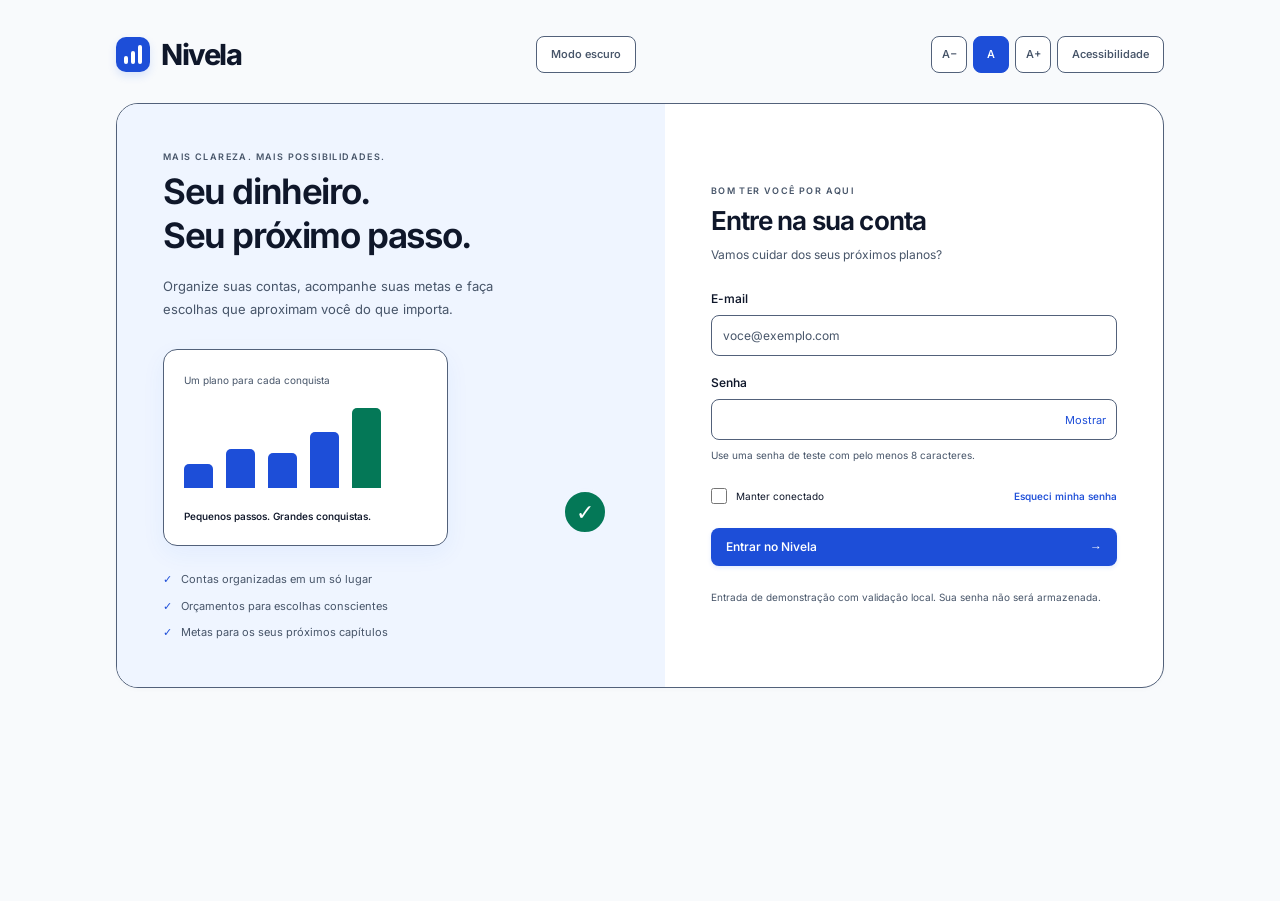
==== login.html @ 945e9e97 "adicionando painel de acessibilidade com controle de fonte" ====
<!doctype html>
<html lang="pt-BR">
  <head>
    <meta charset="utf-8">
    <meta name="viewport" content="width=device-width, initial-scale=1">
    <meta name="description" content="Entre no Nivela e organize seu dinheiro com mais clareza.">
    <meta name="theme-color" content="#F8FAFC">
    <title>Entrar — Nivela Controle Financeiro</title>
    <script src="assets/js/session.js"></script>
    <script src="assets/js/accessibility.js"></script>
    <link rel="icon" type="image/svg+xml" href="assets/favicon.svg">
    <link rel="stylesheet" href="assets/css/style.css">
    <link rel="preload" href="assets/fonts/inter-latin-variable.woff2" as="font" type="font/woff2" crossorigin>
  </head>
  <body class="login-page">
    <a class="skip-link" href="#login-content">Pular para o login</a>
    <main class="login-main" id="login-content">
      <header class="login-brand-header"><a class="brand" href="login.html" aria-label="Nivela, página de entrada"><span class="brand-mark" aria-hidden="true"><span></span><span></span><span></span></span><span>Nivela</span></a><button class="button button-secondary quick-theme" type="button" data-toggle-theme aria-pressed="false">Modo escuro</button><div class="quick-access" role="group" aria-label="Atalhos de acessibilidade"><button class="button button-secondary" type="button" data-font-step="-1" aria-label="Diminuir tamanho da fonte">A−</button><button class="button button-secondary" type="button" data-font-reset aria-label="Restaurar fonte padrão, 100 por cento" aria-pressed="true">A</button><button class="button button-secondary" type="button" data-font-step="1" aria-label="Aumentar tamanho da fonte">A+</button><button class="button button-secondary" type="button" data-open-accessibility aria-haspopup="dialog" aria-controls="accessibility-dialog" aria-expanded="false">Acessibilidade</button></div></header>
      <div class="login-shell">
        <section class="login-intro" aria-labelledby="intro-title">
          <p class="eyebrow">MAIS CLAREZA. MAIS POSSIBILIDADES.</p>
          <h2 id="intro-title">Seu dinheiro.<br>Seu próximo passo.</h2>
          <p>Organize suas contas, acompanhe suas metas e faça escolhas que aproximam você do que importa.</p>
          <div class="login-visual" aria-hidden="true"><div class="login-mini-card"><span>Um plano para cada conquista</span><div class="login-mini-bars"><i></i><i></i><i></i><i></i><i></i></div><strong>Pequenos passos. Grandes conquistas.</strong></div><span class="login-check">✓</span></div>
          <ul class="login-benefits"><li>Contas organizadas em um só lugar</li><li>Orçamentos para escolhas conscientes</li><li>Metas para os seus próximos capítulos</li></ul>
        </section>
        <section class="login-card" aria-labelledby="login-title">
          <p class="eyebrow">BOM TER VOCÊ POR AQUI</p>
          <h1 id="login-title">Entre na sua conta</h1>
          <p class="login-subtitle">Vamos cuidar dos seus próximos planos?</p>
          <form id="login-form">
            <div class="form-field"><label for="login-email">E-mail</label><input id="login-email" name="email" type="email" autocomplete="email" maxlength="150" placeholder="voce@exemplo.com" required></div>
            <div class="form-field"><label for="login-password">Senha</label><div class="password-field"><input id="login-password" name="password" type="password" autocomplete="current-password" minlength="8" maxlength="128" aria-describedby="password-help" required><button type="button" id="toggle-password" aria-label="Mostrar senha" aria-controls="login-password" aria-pressed="false">Mostrar</button></div><p class="form-help" id="password-help">Use uma senha de teste com pelo menos 8 caracteres.</p></div>
            <div class="login-options"><label class="checkbox-option"><input type="checkbox" name="remember">Manter conectado</label><a class="text-link" id="forgot-password" href="#login-feedback">Esqueci minha senha</a></div>
            <p class="login-feedback" id="login-feedback" role="status" hidden></p>
            <button class="button button-primary login-submit" type="submit">Entrar no Nivela <span aria-hidden="true">→</span></button>
          </form>
          <p class="login-disclaimer">Entrada de demonstração com validação local. Sua senha não será armazenada.</p>
        </section>
      </div>
    </main>
    <dialog class="app-dialog accessibility-dialog" id="accessibility-dialog" data-accessibility-dialog aria-labelledby="accessibility-title" aria-describedby="accessibility-description">
      <header class="dialog-header"><div><h2 id="accessibility-title">Acessibilidade</h2><p id="accessibility-description">Ajuste o Nivela para uma leitura mais confortável.</p></div><button class="dialog-close" type="button" data-close-accessibility aria-label="Fechar acessibilidade">×</button></header>
      <fieldset class="accessibility-fieldset"><legend>Tema da interface</legend><div class="accessibility-buttons"><button class="button button-secondary" type="button" data-theme-choice="light" aria-pressed="true">Modo claro</button><button class="button button-secondary" type="button" data-theme-choice="dark" aria-pressed="false">Modo escuro</button></div></fieldset>
      <fieldset class="accessibility-fieldset"><legend>Tamanho da fonte</legend><div class="accessibility-buttons"><button class="button button-secondary" type="button" data-font-step="-1" aria-label="Diminuir tamanho da fonte">A−</button><button class="button button-secondary" type="button" data-font-reset aria-label="Restaurar fonte padrão, 100 por cento" aria-pressed="true">A</button><button class="button button-secondary" type="button" data-font-step="1" aria-label="Aumentar tamanho da fonte">A+</button><output data-font-output aria-label="Tamanho atual da fonte">100%</output></div><p class="form-help">Ajuste entre 87,5% e 125%. O botão A restaura o tamanho padrão.</p></fieldset>
      <div class="contrast-control"><label class="checkbox-option"><input type="checkbox" data-high-contrast>Alto contraste</label><p class="form-help">Reforça contornos e cores para facilitar a leitura.</p></div>
      <section class="keyboard-help" aria-labelledby="keyboard-help-title"><h3 id="keyboard-help-title">Navegação pelo teclado</h3><p><kbd>Tab</kbd> percorre os controles. <kbd>Enter</kbd> ou <kbd>Espaço</kbd> ativa botões. <kbd>Esc</kbd> fecha as janelas. No carrossel, use <kbd>←</kbd> e <kbd>→</kbd> para mudar de dica.</p></section>
      <p class="accessibility-status" id="accessibility-status" role="status" aria-live="polite"></p>
      <footer class="dialog-actions"><button class="button button-secondary" type="button" data-reset-accessibility>Restaurar preferências</button><button class="button button-primary" type="button" data-close-accessibility>Concluir</button></footer>
    </dialog>
    <script src="assets/js/login.js"></script>
  </body>
</html>
---- assets/css/style.css ----
@font-face {
  font-family: "Inter";
  font-style: normal;
  font-weight: 400 800;
  font-display: swap;
  src: url("../fonts/inter-latin-variable.woff2") format("woff2");
}

:root {
  color-scheme: light;
  --bg-app: #F8FAFC;
  --bg-card: #FFFFFF;
  --bg-muted: #F1F5F9;
  --text-primary: #0F172A;
  --text-secondary: #475569;
  --success: #047857;
  --danger: #B91C1C;
  --warning: #92400E;
  --brand: #1D4ED8;
  --brand-hover: #1E40AF;
  --border: #52617A;
  --brand-light: #EFF5FF;
  --bg-green: #EAF9F1;
  --bg-red: #FEF0EF;
  --bg-yellow: #FFF6E5;
  --bg-purple: #F1EDFE;
  --success-text: var(--success);
  --danger-text: var(--danger);
  --warning-text: var(--warning);
  --purple: #6D28D9;
  --chart-neutral: #475569;
  --bar-muted: #52617A;
  --on-accent: #FFFFFF;
  --focus-ring: #0F172A;
  --radius: 1.125rem;
  --shadow-card: 0 0.125rem 0.3125rem rgb(15 23 42 / 2%);
}

*,
*::before,
*::after {
  box-sizing: border-box;
}

html {
  scroll-behavior: smooth;
  scroll-padding-top: 1.5rem;
}

body {
  margin: 0;
  background: var(--bg-app);
  color: var(--text-primary);
  font-family: "Inter", -apple-system, BlinkMacSystemFont, "Segoe UI", sans-serif;
  font-size: 0.8125rem;
  line-height: 1.5;
  -webkit-font-smoothing: antialiased;
}

a {
  color: inherit;
  text-decoration: none;
}

button,
summary {
  font: inherit;
}

h1,
h2,
h3,
p,
figure,
dl,
dd {
  margin: 0;
}

ul {
  margin: 0;
  padding: 0;
  list-style: none;
}

:focus-visible {
  outline: 0.1875rem solid var(--brand);
  outline-offset: 0.25rem;
}

.skip-link {
  position: fixed;
  top: 0.75rem;
  left: 0.75rem;
  z-index: 10;
  padding: 0.75rem 1.25rem;
  transform: translateY(-180%);
  border-radius: 0.5rem;
  background: var(--text-primary);
  color: var(--on-accent);
}

.skip-link:focus {
  transform: translateY(0);
}

.sr-only {
  position: absolute;
  width: 0.0625rem;
  height: 0.0625rem;
  padding: 0;
  overflow: hidden;
  clip-path: inset(50%);
  var(--on-accent)-space: nowrap;
}

.icon-library {
  position: absolute;
  width: 0;
  height: 0;
  overflow: hidden;
}

.icon {
  display: inline-block;
  width: 1.25rem;
  height: 1.25rem;
  flex-shrink: 0;
  fill: none;
  stroke: currentColor;
  stroke-width: 1.7;
  stroke-linecap: round;
  stroke-linejoin: round;
  vertical-align: middle;
}

.icon-small {
  width: 1rem;
  height: 1rem;
}

.app-layout {
  display: grid;
  grid-template-columns: 14.5rem minmax(0, 1fr);
  min-height: 100vh;
}

.sidebar {
  position: sticky;
  top: 0;
  display: flex;
  height: 100dvh;
  min-height: 0;
  overflow-y: auto;
  flex-direction: column;
  padding: 2.0625rem 1.125rem 0;
  border-right: 0.0625rem solid var(--border);
  background: var(--bg-card);
}

.brand {
  display: flex;
  align-items: center;
  gap: 0.6875rem;
  width: fit-content;
  margin: 0 0.875rem 2rem;
  color: var(--text-primary);
  font-size: 1.8125rem;
  font-weight: 750;
  letter-spacing: -0.09375rem;
  line-height: 1;
}

.brand-period {
  color: var(--brand);
}

.brand-mark {
  display: flex;
  width: 2.125rem;
  height: 2.1875rem;
  align-items: flex-end;
  justify-content: center;
  gap: 0.1875rem;
  padding: 0.5rem;
  border-radius: 0.625rem;
  background: var(--brand);
  box-shadow: 0 0.25rem 0.5rem rgb(37 99 235 / 15%);
}

.brand-mark span {
  width: 0.25rem;
  border-radius: 0.125rem;
  background: var(--on-accent);
}

.brand-mark span:nth-child(1) { height: 0.5rem; }
.brand-mark span:nth-child(2) { height: 0.8125rem; }
.brand-mark span:nth-child(3) { height: 1.1875rem; }

.workspace-label {
  display: flex;
  align-items: center;
  gap: 0.5625rem;
  margin-bottom: 2rem;
  padding: 0.75rem 0.625rem;
  border: 0.0625rem solid var(--border);
  border-radius: 0.6875rem;
  font-size: 0.6875rem;
  font-weight: 600;
}

.workspace-label small {
  display: block;
  margin-top: 0.125rem;
  color: var(--text-secondary);
  font-size: 0.5625rem;
  font-weight: 400;
}

.workspace-symbol {
  display: grid;
  width: 1.875rem;
  height: 1.9375rem;
  flex-shrink: 0;
  place-items: center;
  border-radius: 0.4375rem;
  background: var(--brand-light);
  color: var(--brand);
  font-size: 0.9375rem;
}

.workspace-label > .icon {
  width: 0.75rem;
  margin-left: auto;
  color: var(--text-secondary);
}

.nav-label {
  margin: 0 0.75rem 0.8125rem;
  color: var(--text-secondary);
  font-size: 0.5625rem;
  font-weight: 600;
  letter-spacing: 0.078125rem;
}

.nav-label-secondary {
  margin-top: 1.875rem;
}

.main-nav li + li {
  margin-top: 0.375rem;
}

.nav-link {
  display: flex;
  min-height: 2.6875rem;
  align-items: center;
  gap: 0.6875rem;
  padding: 0.6875rem 0.75rem;
  border-radius: 0.5625rem;
  color: var(--text-secondary);
  font-size: 0.6875rem;
  font-weight: 500;
  transition: background-color 160ms ease, color 160ms ease;
}

.nav-link:hover {
  background: var(--brand-light);
  color: var(--brand);
}

.nav-link.active {
  background: var(--brand);
  color: var(--on-accent);
  font-weight: 600;
  box-shadow: 0 0.1875rem 0.3125rem rgb(37 99 235 / 12%);
}

.nav-link .icon {
  width: 1.125rem;
  height: 1.125rem;
}

.active-dot {
  width: 0.3125rem;
  height: 0.3125rem;
  margin-left: auto;
  border-radius: 50%;
  background: var(--on-accent);
}

.nav-count {
  margin-left: auto;
  padding: 0.0625rem 0.375rem;
  border-radius: 0.3125rem;
  background: var(--bg-muted);
  color: var(--text-secondary);
  font-size: 0.5625rem;
}

.sidebar-bottom {
  margin-top: auto;
  padding-top: 2.25rem;
}

.sidebar-tip {
  padding: 1.0625rem 0.9375rem;
  border: 0.0625rem solid var(--border);
  border-radius: 0.75rem;
  background: var(--brand-light);
}

.tip-icon {
  display: inline-grid;
  width: 1.8125rem;
  height: 1.8125rem;
  place-items: center;
  margin-bottom: 0.625rem;
  border-radius: 0.5rem;
  background: var(--brand-light);
  color: var(--brand);
}

.sidebar-tip p {
  margin-bottom: 0.4375rem;
  font-size: 0.75rem;
  font-weight: 650;
  line-height: 1.6;
}

.sidebar-tip > span:not(.tip-icon) {
  color: var(--text-secondary);
  font-size: 0.625rem;
  line-height: 1.7;
}

.sidebar-tip a {
  display: flex;
  align-items: center;
  justify-content: space-between;
  gap: 0.25rem;
  margin-top: 0.9375rem;
  color: var(--brand);
  font-size: 0.5625rem;
  font-weight: 600;
}

.user-profile {
  display: flex;
  align-items: center;
  gap: 0.625rem;
  margin-top: 1.375rem;
  padding: 1.25rem 0.4375rem;
  border-top: 0.0625rem solid var(--border);
}

.avatar {
  display: grid;
  width: 2.1875rem;
  height: 2.1875rem;
  flex-shrink: 0;
  place-items: center;
  border: 0.1875rem solid var(--border);
  border-radius: 50%;
  background: var(--brand-light);
  color: var(--brand);
  font-size: 0.625rem;
  font-weight: 700;
}

.user-profile strong {
  font-size: 0.6875rem;
  font-weight: 600;
}

.user-profile div > span {
  display: block;
  margin-top: 0.125rem;
  color: var(--text-secondary);
  font-size: 0.5625rem;
}

.profile-lock {
  width: 0.8125rem;
  margin-left: auto;
  color: var(--text-secondary);
}

main {
  width: 100%;
  max-width: 100rem;
  min-width: 0;
  margin-inline: auto;
  padding: 1.6875rem 2rem 1.375rem;
}

.topbar,
.topbar-right,
.page-header,
.header-actions,
.month-label {
  display: flex;
  align-items: center;
}

.topbar {
  justify-content: space-between;
  margin-bottom: 2rem;
  color: var(--text-secondary);
  font-size: 0.625rem;
}

.topbar > p {
  display: flex;
  gap: 0.75rem;
}

.topbar strong {
  color: var(--text-secondary);
  font-weight: 500;
}

.topbar-right {
  gap: 1.1875rem;
}

.notifications {
  position: relative;
}

.icon-button {
  position: relative;
  display: grid;
  width: 2.125rem;
  height: 2.125rem;
  place-items: center;
  border: 0.0625rem solid var(--border);
  border-radius: 0.5625rem;
  background: var(--bg-card);
  color: var(--text-secondary);
  cursor: pointer;
  list-style: none;
}

summary::-webkit-details-marker {
  display: none;
}

.icon-button .icon {
  width: 1.0625rem;
  height: 1.0625rem;
}

.notification-dot {
  position: absolute;
  top: 0.4375rem;
  right: 0.5rem;
  width: 0.3125rem;
  height: 0.3125rem;
  border: 0.0625rem solid var(--on-accent);
  border-radius: 50%;
  background: var(--brand);
}

.notification-panel {
  position: absolute;
  top: 2.75rem;
  right: 0;
  z-index: 5;
  width: 17.5rem;
  padding: 1.125rem;
  border: 0.0625rem solid var(--border);
  border-radius: 0.75rem;
  background: var(--bg-card);
  box-shadow: 0 0.5rem 1.5625rem rgb(15 23 42 / 9%);
  color: var(--text-secondary);
  font-size: 0.75rem;
}

.notification-panel > strong {
  display: block;
  margin-bottom: 0.875rem;
  color: var(--text-primary);
  font-size: 0.875rem;
}

.notification-panel p {
  margin-bottom: 0.75rem;
}

.page-header {
  align-items: flex-end;
  justify-content: space-between;
  gap: 1.25rem;
  margin-bottom: 1.6875rem;
}

.eyebrow {
  margin-bottom: 0.4375rem;
  color: var(--text-secondary);
  font-size: 0.5625rem;
  font-weight: 600;
  letter-spacing: 0.0875rem;
}

h1 {
  font-size: clamp(1.5625rem, 2.2vw, 2rem);
  font-weight: 650;
  letter-spacing: -0.075rem;
  line-height: 1.3;
}

.heading-dot {
  color: var(--brand);
}

.page-subtitle {
  margin-top: 0.4375rem;
  color: var(--text-secondary);
  font-size: 0.6875rem;
}

.header-actions {
  flex-shrink: 0;
  gap: 0.625rem;
  padding-bottom: 0.1875rem;
}

.month-label {
  min-height: 2.4375rem;
  gap: 0.5625rem;
  padding: 0 0.8125rem;
  border: 0.0625rem solid var(--border);
  border-radius: 0.5rem;
  background: var(--bg-card);
  color: var(--text-secondary);
  font-size: 0.625rem;
  font-weight: 500;
}

.month-label .icon {
  width: 1rem;
  height: 1rem;
  color: var(--text-secondary);
}

.button {
  display: inline-flex;
  min-height: 2.4375rem;
  align-items: center;
  justify-content: center;
  gap: 0.625rem;
  padding: 0.5625rem 0.875rem;
  border: 0.0625rem solid transparent;
  border-radius: 0.5rem;
  font-size: 0.625rem;
  font-weight: 550;
  transition: background-color 160ms ease;
}

.button-primary {
  background: var(--brand);
  color: var(--on-accent);
  box-shadow: 0 0.125rem 0.25rem rgb(37 99 235 / 12%);
}

.button-primary:hover {
  background: var(--brand);
}

.text-link {
  display: inline-flex;
  align-items: center;
  gap: 0.4375rem;
  color: var(--brand);
  font-size: 0.625rem;
  font-weight: 550;
}

.text-link:hover {
  text-decoration: underline;
  text-underline-offset: 0.25rem;
}

.dashboard-grid {
  display: grid;
  grid-template-columns: repeat(12, minmax(0, 1fr));
  gap: 1.25rem;
}

.card {
  min-width: 0;
  padding: 1.4375rem;
  border: 0.0625rem solid var(--border);
  border-radius: var(--radius);
  background: var(--bg-card);
  box-shadow: var(--shadow-card);
}

.summary-card,
.goals-card,
.transactions-card {
  grid-column: span 12;
}

.analytics-card,
.budget-card {
  grid-column: span 8;
}

.bills-card {
  grid-column: span 4;
  grid-row: span 2;
}

.card-header,
.card-heading,
.card-title-group {
  display: flex;
  align-items: center;
}

.card-header {
  justify-content: space-between;
  gap: 0.75rem;
  margin-bottom: 1.5625rem;
}

.card-heading { gap: 0.75rem; }
.card-title-group { gap: 0.625rem; min-width: 0; }

h2 {
  font-size: 0.8125rem;
  font-weight: 650;
  letter-spacing: -0.015625rem;
}

h3 {
  font-size: 0.6875rem;
  font-weight: 600;
  letter-spacing: -0.0125rem;
}

.card-subtitle {
  margin-top: 0.1875rem;
  color: var(--text-secondary);
  font-size: 0.5625rem;
}

.section-icon,
.stat-icon,
.item-icon {
  display: inline-grid;
  width: 2.0625rem;
  height: 2.0625rem;
  flex-shrink: 0;
  place-items: center;
  border-radius: 0.5625rem;
}

.section-icon .icon,
.stat-icon .icon,
.item-icon .icon {
  width: 1.0625rem;
  height: 1.0625rem;
}

.tone-blue { background: var(--brand-light); color: var(--brand); }
.tone-green { background: var(--bg-green); color: var(--success); }
.tone-red { background: var(--bg-red); color: var(--danger); }
.tone-purple { background: var(--bg-purple); color: var(--purple); }
.tone-yellow { background: var(--bg-yellow); color: var(--warning); }
.tone-slate { background: var(--bg-muted); color: var(--text-secondary); }

.period-note {
  padding-left: 0.75rem;
  border-left: 0.0625rem solid var(--border);
  color: var(--text-secondary);
  font-size: 0.5625rem;
}

.badge {
  display: inline-flex;
  align-items: center;
  justify-content: center;
  gap: 0.3125rem;
  width: fit-content;
  padding: 0.25rem 0.5rem;
  border-radius: 0.3125rem;
  font-size: 0.5625rem;
  font-weight: 550;
  line-height: 1.4;
  var(--on-accent)-space: nowrap;
}

.badge-success { background: var(--bg-green); color: var(--success-text); }
.badge-danger { background: var(--bg-red); color: var(--danger-text); }
.badge-warning { background: var(--bg-yellow); color: var(--warning-text); }
.badge-neutral { background: var(--bg-muted); color: var(--text-secondary); }

.status-dot {
  width: 0.25rem;
  height: 0.25rem;
  border-radius: 50%;
  background: currentColor;
}

.summary-card { padding-bottom: 0; }
.summary-header { margin-bottom: 1.375rem; }

.summary-stats {
  display: grid;
  grid-template-columns: repeat(4, minmax(0, 1fr));
  padding-bottom: 1.5625rem;
}

.stat {
  min-width: 0;
  padding-inline: 1.4375rem;
  border-left: 0.0625rem solid var(--border);
}

.stat:first-child { padding-left: 0; border: 0; }
.stat:last-child { padding-right: 0; }

.stat dt {
  display: flex;
  align-items: center;
  gap: 0.5625rem;
  margin-bottom: 0.6875rem;
  color: var(--text-secondary);
  font-size: 0.625rem;
  font-weight: 500;
}

.stat-icon { width: 1.8125rem; height: 1.8125rem; border-radius: 0.5rem; }
.stat-icon .icon { width: 0.9375rem; height: 0.9375rem; }

.stat dd:not(.stat-note) {
  font-size: clamp(1.375rem, 1.9vw, 1.9375rem);
  font-weight: 650;
  letter-spacing: -0.0625rem;
  line-height: 1.4;
  font-variant-numeric: tabular-nums;
  var(--on-accent)-space: nowrap;
}

.stat dd:not(.stat-note) > span {
  font-size: 0.72em;
  letter-spacing: -0.03125rem;
}

.stat-balance dd:not(.stat-note) { color: var(--brand); }

.stat-note {
  display: flex;
  align-items: center;
  flex-wrap: wrap;
  gap: 0.3125rem;
  margin-top: 0.5rem;
  color: var(--text-secondary);
  font-size: 0.5625rem;
}

.positive { color: var(--success-text); }
.negative { color: var(--danger-text); }
.stat-note > .positive { display: inline-flex; align-items: center; gap: 0.1875rem; font-weight: 550; }
.stat-note .icon { width: 0.75rem; height: 0.75rem; }
.stat-note-dot { width: 0.25rem; height: 0.25rem; border-radius: 50%; background: var(--success); }

.summary-insight {
  display: flex;
  align-items: center;
  justify-content: space-between;
  flex-wrap: wrap;
  gap: 0.625rem;
  padding-block: 0.8125rem;
  border-top: 0.0625rem solid var(--border);
}

.summary-insight p { display: flex; align-items: center; flex-wrap: wrap; gap: 0.3125rem; color: var(--text-secondary); font-size: 0.5625rem; }
.summary-insight p > .icon { margin-right: 0.1875rem; color: var(--success-text); }
.summary-insight strong { color: var(--text-secondary); font-weight: 550; }
.summary-insight .text-link { font-size: 0.5625rem; }

.subtle-tag {
  flex-shrink: 0;
  padding: 0.25rem 0.5rem;
  border: 0.0625rem solid var(--border);
  border-radius: 0.3125rem;
  color: var(--text-secondary);
  font-size: 0.5625rem;
}

.charts-grid { display: grid; grid-template-columns: 1fr 1fr; gap: 1.375rem; }
.charts-grid figure { min-width: 0; }
.charts-grid figcaption p { margin-top: 0.25rem; color: var(--text-secondary); font-size: 0.5625rem; }
.balance-figure { padding-left: 1.375rem; border-left: 0.0625rem solid var(--border); }
.category-visual { display: flex; align-items: center; gap: 1.1875rem; min-height: 11.125rem; padding-block: 1.25rem; }

.donut {
  position: relative;
  display: grid;
  width: 8rem;
  height: 8rem;
  flex-shrink: 0;
  place-items: center;
  border-radius: 50%;
  background: conic-gradient(var(--brand) 0% 39.4%, var(--bg-card) 39.4% 40%, var(--success) 40% 64.4%, var(--bg-card) 64.4% 65%, var(--warning) 65% 79.4%, var(--bg-card) 79.4% 80%, var(--purple) 80% 89.4%, var(--bg-card) 89.4% 90%, var(--chart-neutral) 90% 99.4%, var(--bg-card) 99.4% 100%);
  transform: rotate(-90deg);
}

.donut::before { position: absolute; inset: 1.25rem; border-radius: 50%; background: var(--bg-card); content: ""; }
.donut-center { position: relative; text-align: center; transform: rotate(90deg); }
.donut-center > span { display: block; margin-bottom: 0.25rem; color: var(--text-secondary); font-size: 0.4375rem; }
.donut-center strong { display: block; font-size: 0.875rem; font-weight: 650; letter-spacing: -0.0375rem; }
.donut-center small { font-size: 0.625rem; }
.chart-legend { display: grid; width: 100%; min-width: 0; gap: 0.8125rem; font-size: 0.5625rem; }
.chart-legend li { display: flex; align-items: center; gap: 0.375rem; var(--on-accent)-space: nowrap; }
.chart-legend li > span:not(.legend-dot) { color: var(--text-secondary); }
.chart-legend strong { margin-left: auto; font-size: 0.5625rem; font-weight: 550; }
.legend-dot { display: inline-block; width: 0.375rem; height: 0.375rem; flex-shrink: 0; border-radius: 0.125rem; }
.dot-blue { background: var(--brand); }
.dot-green { background: var(--success); }
.dot-yellow { background: var(--warning); }
.dot-purple { background: var(--purple); }
.dot-slate { background: var(--chart-neutral); }
.figure-footnote { display: flex; align-items: center; gap: 0.3125rem; color: var(--text-secondary); font-size: 0.5rem; }

.bar-chart { display: flex; gap: 0.5625rem; height: 9.0625rem; margin-top: 1.3125rem; margin-bottom: 2rem; }
.chart-scale { display: flex; width: 1.625rem; flex-shrink: 0; flex-direction: column; justify-content: space-between; color: var(--text-secondary); font-size: 0.4375rem; line-height: 1; }
.bar-plot { display: grid; width: 100%; grid-template-columns: repeat(6, minmax(0, 1fr)); gap: 0.6875rem; border-bottom: 0.0625rem solid var(--border); background: repeating-linear-gradient(to top, transparent 0 calc(100% / 3 - 0.0625rem), var(--border) calc(100% / 3 - 0.0625rem) calc(100% / 3)); }
.bar-column { position: relative; display: flex; min-width: 0; height: 100%; align-items: center; flex-direction: column; justify-content: flex-end; }
.bar { width: 100%; max-width: 1.8125rem; flex-shrink: 0; border-radius: 0.25rem 0.25rem 0 0; background: var(--bar-muted); }
.bar-jun { height: 48%; }
.bar-jul { height: 54%; }
.bar-aug { height: 49.6667%; }
.bar-sep { height: 62.8%; }
.bar-oct { height: 62%; }
.bar-nov { height: 83.206%; background: var(--brand); }
.bar-label { position: absolute; bottom: -1.375rem; color: var(--text-secondary); font-size: 0.5rem; }
.bar-label.current-month { color: var(--brand); font-weight: 600; }
.bar-value { margin-bottom: 0.3125rem; color: var(--brand); font-size: 0.4375rem; font-weight: 600; var(--on-accent)-space: nowrap; }
.balance-footnote { margin-top: 0.5625rem; }
.balance-footnote .positive { display: inline-flex; align-items: center; gap: 0.1875rem; font-weight: 550; }
.balance-footnote .icon { width: 0.6875rem; height: 0.6875rem; }

.bills-card { display: flex; flex-direction: column; }
.bills-card .card-header { margin-bottom: 1.375rem; }
.bill-overview { display: flex; align-items: center; justify-content: space-between; gap: 0.625rem; margin-bottom: 1.25rem; }
.bill-overview > div > span { display: block; margin-bottom: 0.25rem; color: var(--text-secondary); font-size: 0.625rem; }
.bill-overview strong { display: block; font-size: 1.75rem; font-weight: 650; letter-spacing: -0.0625rem; }
.bill-overview strong > span { font-size: 1.25rem; }
.bill-overview > .badge { align-self: flex-end; margin-bottom: 0.375rem; }
.due-days { display: grid; grid-template-columns: repeat(5, minmax(0, 1fr)); gap: 0.375rem; margin-bottom: 1.4375rem; }
.due-day { display: flex; min-height: 3.5rem; align-items: center; flex-direction: column; justify-content: center; gap: 0; border: 0.0625rem solid var(--border); border-radius: 0.5625rem; color: var(--text-secondary); transition: border-color 160ms ease; }
.due-day:hover { border-color: var(--brand); }
.due-day strong { color: var(--text-secondary); font-size: 0.875rem; font-weight: 600; line-height: 1.4; }
.due-day > span { font-size: 0.5rem; }
.due-day i { width: 0.1875rem; height: 0.1875rem; margin-top: 0.25rem; border-radius: 50%; background: var(--text-secondary); }
.due-today { border-color: var(--brand); background: var(--brand); color: var(--on-accent); box-shadow: 0 0.1875rem 0.3125rem rgb(37 99 235 / 12%); }
.due-today strong { color: var(--on-accent); }
.due-today i { background: var(--on-accent); }
.list-label { display: flex; align-items: center; justify-content: space-between; gap: 0.625rem; margin-bottom: 0.1875rem; }
.list-label h3 { font-size: 0.625rem; }
.list-label > span { color: var(--text-secondary); font-size: 0.5625rem; }
.bill-list li { display: flex; align-items: center; gap: 0.5625rem; padding-block: 0.8125rem; border-bottom: 0.0625rem solid var(--border); }
.bill-list li:target { background: var(--brand-light); border-radius: 0.375rem; outline: 0.125rem solid var(--border); outline-offset: 0.25rem; }
.bill-list .item-icon { width: 1.9375rem; height: 2.0625rem; border-radius: 0.5rem; }
.bill-list .item-icon .icon { width: 1rem; height: 1rem; }
.bill-description { min-width: 0; }
.bill-description > strong { display: block; font-size: 0.625rem; font-weight: 550; }
.bill-description > span { display: block; margin-top: 0.25rem; color: var(--text-secondary); font-size: 0.5rem; }
.bill-value { display: flex; align-items: flex-end; flex-shrink: 0; flex-direction: column; gap: 0.3125rem; margin-left: auto; }
.bill-value > strong { font-size: 0.6875rem; font-weight: 600; letter-spacing: -0.0125rem; }
.bill-value .badge { padding: 0.1875rem 0.375rem; font-size: 0.5rem; }
.bill-value .badge .icon { width: 0.625rem; height: 0.625rem; }
.receivables-label { margin-top: 1.125rem; }
.receivables-label > .positive { color: var(--success-text); font-weight: 550; }
.receivable-list li { border-bottom: 0; }
.bills-footer { justify-content: space-between; margin-top: auto; padding-top: 1.0625rem; border-top: 0.0625rem solid var(--border); font-size: 0.5625rem; }

.budget-card .card-header { margin-bottom: 1.5625rem; }
.budget-grid { display: grid; grid-template-columns: repeat(2, minmax(0, 1fr)); gap: 1.4375rem 1.875rem; }
.budget-label { display: flex; align-items: center; justify-content: space-between; gap: 0.4375rem; margin-bottom: 0.375rem; }
.budget-label h3 { display: flex; align-items: center; gap: 0.4375rem; font-size: 0.625rem; }
.budget-label > span { color: var(--text-secondary); font-size: 0.5625rem; }
.budget-label > .budget-warning { color: var(--warning-text); }
.budget-amount { margin-bottom: 0.5625rem; color: var(--text-secondary); font-size: 0.625rem; font-weight: 550; }
.budget-amount > span { color: var(--text-secondary); font-size: 0.5625rem; font-weight: 400; }
.progress-track { height: 0.375rem; overflow: hidden; border-radius: 1.25rem; background: var(--bg-muted); }
.progress-fill { height: 100%; border-radius: inherit; background: var(--brand); }
.progress-home { width: 88.75%; }
.progress-food { width: 83.1125%; background: var(--success); }
.progress-transport { width: 93.8706%; background: var(--warning); }
.progress-leisure { width: 75.9857%; background: var(--purple); }
.budget-footer { display: flex; align-items: center; gap: 0.5rem; margin-top: 1.5rem; padding-top: 0.9375rem; border-top: 0.0625rem solid var(--border); color: var(--text-secondary); font-size: 0.5625rem; }
.budget-footer-icon { color: var(--brand); }
.budget-footer strong { color: var(--text-secondary); font-weight: 600; }

.goals-card .card-header { margin-bottom: 1.1875rem; }
.goals-total { display: flex; align-items: center; gap: 0.375rem; color: var(--text-secondary); font-size: 0.5625rem; }
.goals-total .status-dot { width: 0.3125rem; height: 0.3125rem; background: var(--success); }
.goals-grid { display: grid; grid-template-columns: repeat(3, minmax(0, 1fr)); gap: 1rem; }
.goal-item { min-width: 0; padding: 1.125rem; border: 0.0625rem solid var(--border); border-radius: 0.75rem; background: var(--bg-muted); }
.goal-top { display: flex; align-items: center; justify-content: space-between; margin-bottom: 0.75rem; }
.goal-icon { display: inline-grid; width: 2.25rem; height: 2.25rem; place-items: center; border-radius: 0.625rem; }
.goal-percentage { color: var(--brand); font-size: 1.4375rem; font-weight: 600; letter-spacing: -0.0625rem; }
.goal-percentage > span { margin-left: 0.125rem; font-size: 0.75rem; font-weight: 450; }
.goal-purple { color: var(--purple); }
.goal-green { color: var(--success); }
.goal-item > h3 { font-size: 0.75rem; font-weight: 600; }
.goal-description { margin-top: 0.25rem; color: var(--text-secondary); font-size: 0.5625rem; }
.goal-amount { margin-top: 1.3125rem; margin-bottom: 0.5625rem; font-size: 0.625rem; }
.goal-amount > strong { font-weight: 600; }
.goal-amount > span { color: var(--text-secondary); font-size: 0.5625rem; }
.goal-item .progress-track { height: 0.3125rem; }
.progress-reserve { width: 68%; }
.progress-travel { width: 49%; background: var(--purple); }
.progress-laptop { width: 30%; background: var(--success); }
.goal-remaining { margin-top: 0.6875rem; color: var(--text-secondary); font-size: 0.5rem; }
.goal-remaining strong { color: var(--text-secondary); font-weight: 500; }

.transactions-card { padding-bottom: 0; }
.transactions-card .card-header { margin-bottom: 1.25rem; }
.table-scroll { overflow-x: auto; scrollbar-width: thin; }
table { width: 100%; border-spacing: 0; border-collapse: collapse; text-align: left; var(--on-accent)-space: nowrap; }
thead { background: var(--bg-app); }
thead th { padding: 0.625rem 0.75rem; color: var(--text-secondary); font-size: 0.5625rem; font-weight: 500; }
thead th:first-child { border-radius: 0.375rem 0 0 0.375rem; }
thead th:last-child { border-radius: 0 0.375rem 0.375rem 0; }
tbody th, tbody td { padding: 0.75rem; border-bottom: 0.0625rem solid var(--border); font-size: 0.625rem; font-weight: 400; }
tbody tr:last-child th, tbody tr:last-child td { border-bottom: 0; }
tbody td:not(.amount-column) { color: var(--text-secondary); }
.transaction-description { display: flex; align-items: center; gap: 0.625rem; font-size: 0.625rem; font-weight: 550; }
.transaction-description .item-icon { width: 1.9375rem; height: 2rem; border-radius: 0.5rem; }
.transaction-description .item-icon .icon { width: 0.9375rem; height: 0.9375rem; }
.transaction-description small { display: block; margin-top: 0.1875rem; color: var(--text-secondary); font-size: 0.5rem; font-weight: 400; }
.category-tag { padding: 0.25rem 0.5rem; border: 0.0625rem solid var(--border); border-radius: 0.3125rem; background: var(--bg-app); color: var(--text-secondary); font-size: 0.5625rem; }
.amount-column { text-align: right; }
tbody .amount-column { font-size: 0.6875rem; font-weight: 550; font-variant-numeric: tabular-nums; }
.expense-amount { color: var(--text-secondary); }
.account-dot { display: inline-block; width: 0.375rem; height: 0.375rem; margin-right: 0.375rem; border-radius: 0.125rem; vertical-align: 0.0625rem; }
.account-purple { background: var(--purple); }
.account-orange { background: var(--warning); }
.account-blue { background: var(--brand); }
.table-note { display: flex; align-items: center; gap: 0.375rem; padding-block: 0.9375rem; border-top: 0.0625rem solid var(--border); color: var(--text-secondary); font-size: 0.5rem; }
.table-note .icon { width: 0.75rem; height: 0.75rem; }

.support-panel { margin-top: 1.25rem; border: 0.0625rem solid var(--border); border-radius: 0.625rem; background: var(--bg-card); }
.support-panel > summary { display: flex; min-height: 2.875rem; align-items: center; justify-content: space-between; gap: 0.75rem; padding: 0.75rem 1.0625rem; color: var(--text-secondary); font-size: 0.625rem; cursor: pointer; list-style: none; }
.support-panel > summary > span { display: flex; align-items: center; gap: 0.5rem; }
.support-panel[open] > summary > .icon { transform: rotate(180deg); }
.support-panel > div { padding: 0 1.25rem 1.25rem; color: var(--text-secondary); font-size: 0.75rem; }
.support-panel h2 { margin-top: 0.625rem; margin-bottom: 0.5625rem; color: var(--text-primary); }
.support-panel p { max-width: 48.75rem; margin-top: 0.4375rem; line-height: 1.8; }
.page-footer { display: flex; align-items: center; justify-content: space-between; gap: 0.9375rem; padding-top: 1.5625rem; color: var(--text-secondary); font-size: 0.5rem; }
.page-footer p { display: flex; align-items: center; gap: 0.75rem; }
.page-footer strong { color: var(--text-secondary); font-size: 0.875rem; font-weight: 650; letter-spacing: -0.04375rem; }
.page-footer > span > span { padding-inline: 0.25rem; }

@media (min-width: 1151px) and (max-width: 1350px) {
  .category-visual { gap: 0.75rem; }
  .donut { width: 6.75rem; height: 6.75rem; }
  .donut::before { inset: 1.0625rem; }
  .donut-center strong { font-size: 0.75rem; }
  .donut-center > span { font-size: 0.375rem; }
  .chart-legend, .chart-legend strong { font-size: 0.5rem; }
  .charts-grid { gap: 0.9375rem; }
  .balance-figure { padding-left: 0.9375rem; }
  .bar-plot { gap: 0.4375rem; }
}

@media (max-width: 1150px) {
  .app-layout { grid-template-columns: 13.25rem minmax(0, 1fr); }
  .sidebar { padding-inline: 0.75rem; }
  main { padding-inline: 1.5rem; }
  .page-header { align-items: flex-start; flex-direction: column; }
  .analytics-card { grid-column: span 12; }
  .bills-card { grid-column: span 5; grid-row: auto; }
  .budget-card { grid-column: span 7; }
  .stat { padding-inline: 0.9375rem; }
  .stat dd:not(.stat-note) { font-size: 1.5rem; }
}

@media (min-width: 761px) and (max-width: 1000px) {
  .summary-stats { grid-template-columns: repeat(2, minmax(0, 1fr)); row-gap: 1.5625rem; }
  .stat:nth-child(3) { padding-left: 0; border-left: 0; }
  .stat:nth-child(2) { padding-right: 0; }
  .charts-grid { grid-template-columns: minmax(0, 1fr); }
  .balance-figure { padding: 1.4375rem 0 0; border: 0; border-top: 0.0625rem solid var(--border); }
  .category-visual { justify-content: space-around; gap: 1.875rem; }
  .chart-legend { max-width: 13.75rem; }
  .bills-card, .budget-card { grid-column: span 12; }
  .goals-grid { grid-template-columns: minmax(0, 1fr); }
  .goals-total { display: none; }
  .table-scroll { margin-inline: -0.3125rem; }
}

@media (max-width: 760px) {
  .app-layout { grid-template-columns: minmax(0, 1fr); }
  .sidebar { position: static; height: auto; min-height: 0; padding: 1.1875rem 1.25rem 0; border-right: 0; border-bottom: 0.0625rem solid var(--border); }
  .brand { margin: 0 0 1.125rem; font-size: 1.5625rem; }
  .brand-mark { width: 1.875rem; height: 1.9375rem; }
  .workspace-label, .nav-label, .sidebar-tip { display: none; }
  .main-nav { display: flex; gap: 0.375rem; overflow-x: auto; padding: 0.25rem 0.1875rem 0.875rem; scrollbar-width: thin; }
  .main-nav ul { display: flex; gap: 0.375rem; }
  .main-nav li + li { margin: 0; }
  .nav-link { min-height: 2.3125rem; gap: 0.4375rem; padding: 0.5625rem 0.6875rem; var(--on-accent)-space: nowrap; }
  .nav-link .icon { width: 0.9375rem; height: 0.9375rem; }
  .active-dot, .nav-count { display: none; }
  .sidebar-bottom { position: absolute; top: 0.5625rem; right: 1.25rem; margin: 0; padding: 0; }
  .user-profile { margin: 0; padding: 0.625rem 0; border: 0; }
  .profile-lock { display: none; }
  main { padding: 1.25rem; }
  .topbar { margin-bottom: 1.625rem; }
  .today { display: none; }
  .page-header { gap: 1.25rem; margin-bottom: 1.4375rem; }
  .header-actions { flex-wrap: wrap; }
  .dashboard-grid { gap: 1rem; }
  .card { padding: 1.25rem; }
  .bills-card, .budget-card { grid-column: span 12; }
  .summary-stats { grid-template-columns: repeat(2, minmax(0, 1fr)); row-gap: 1.5rem; }
  .stat:nth-child(3) { padding-left: 0; border-left: 0; }
  .stat:nth-child(2) { padding-right: 0; }
  .stat dd:not(.stat-note) { font-size: clamp(1.3125rem, 5vw, 1.8125rem); }
  .period-note { display: none; }
  .summary-insight { padding-block: 0.875rem; }
  .summary-insight p { line-height: 1.8; }
  .charts-grid { grid-template-columns: minmax(0, 1fr); gap: 1.5625rem; }
  .balance-figure { padding: 1.4375rem 0 0; border: 0; border-top: 0.0625rem solid var(--border); }
  .category-visual { justify-content: space-around; gap: 1.5625rem; padding-inline: 0.375rem; }
  .donut { width: 8.875rem; height: 8.875rem; }
  .donut::before { inset: 1.4375rem; }
  .donut-center strong { font-size: 0.9375rem; }
  .chart-legend { max-width: 11.25rem; gap: 0.9375rem; font-size: 0.6875rem; }
  .chart-legend strong { font-size: 0.625rem; }
  .bar-chart { height: 10.3125rem; margin-top: 1.5rem; }
  .chart-scale { font-size: 0.5rem; }
  .bar-plot { gap: 1.125rem; }
  .bar { max-width: 2.3125rem; }
  .bar-label { font-size: 0.5625rem; }
  .bar-value { font-size: 0.5625rem; }
  .budget-grid { gap: 1.5rem 1.375rem; }
  .goals-total { display: none; }
  .goals-grid { grid-template-columns: minmax(0, 1fr); gap: 0.75rem; }
  .goal-item { padding: 1.1875rem; }
  .goal-top { margin-bottom: 0.6875rem; }
  .goal-amount { margin-top: 1rem; }
  .goal-remaining { font-size: 0.5625rem; }
  .goal-description { font-size: 0.625rem; }
  .bills-card .bill-description > strong { font-size: 0.75rem; }
  .bill-description > span { font-size: 0.5625rem; }
  .bill-value > strong { font-size: 0.75rem; }
  .bill-value .badge { font-size: 0.5625rem; }
  .bill-list li { padding-block: 1rem; }
  .due-days { gap: 0.5rem; }
  .card-subtitle { font-size: 0.625rem; }
  .page-footer { align-items: flex-start; flex-direction: column; gap: 0.625rem; padding-bottom: 0.5rem; }
  .page-footer > span { font-size: 0.5625rem; }
  .transactions-card .card-title-group > .section-icon { display: none; }
  .transactions-card .subtle-tag { padding-inline: 0.375rem; font-size: 0.5rem; }
  .support-panel > summary { line-height: 1.6; }
}

@media (max-width: 380px) {
  .user-profile div { display: none; }
  main { padding-inline: 0.875rem; }
  .card { padding: 1rem; }
  .category-visual { gap: 0.9375rem; padding-inline: 0; }
  .donut { width: 7.75rem; height: 7.75rem; }
  .donut::before { inset: 1.25rem; }
  .donut-center strong { font-size: 0.8125rem; }
  .chart-legend { font-size: 0.5625rem; }
  .budget-grid { grid-template-columns: minmax(0, 1fr); }
  .page-subtitle { font-size: 0.625rem; }
  .stat { padding-inline: 0.625rem; }
  .stat dt { gap: 0.375rem; font-size: 0.5625rem; }
  .stat-note { gap: 0.25rem; font-size: 0.5rem; }
  .stat dd:not(.stat-note) { font-size: 1.25rem; }
  .subtle-tag { font-size: 0.5rem; }
  .analytics-card .subtle-tag, .budget-card .subtle-tag { display: none; }
}

[hidden] { display: none !important; }

.due-days { grid-template-columns: repeat(6, minmax(0, 1fr)); }
.due-day { padding: 0.3125rem 0.125rem; background: var(--bg-card); font: inherit; cursor: pointer; transition: background-color 180ms ease, color 180ms ease, border-color 180ms ease; }
.due-day[data-due-date="all"] strong { font-size: 0.625rem; }
.due-day.is-active { border-color: var(--brand); background: var(--brand); color: var(--on-accent); }
.due-day.is-active strong { color: var(--on-accent); }
.due-day.is-active i { background: var(--on-accent); }
.empty-state { padding: 1.375rem 0.5rem; color: var(--text-secondary); text-align: center; font-size: 0.6875rem; }

.transaction-toolbar { display: flex; align-items: center; justify-content: space-between; flex-wrap: wrap; gap: 0.75rem; margin-bottom: 1rem; }
.filter-tabs { display: inline-flex; gap: 0.1875rem; padding: 0.1875rem; border: 0.0625rem solid var(--border); border-radius: 0.5rem; background: var(--bg-app); }
.filter-tab { min-height: 1.875rem; padding: 0.375rem 0.75rem; border: 0; border-radius: 0.3125rem; background: transparent; color: var(--text-secondary); font: inherit; font-size: 0.625rem; cursor: pointer; transition: background-color 180ms ease, color 180ms ease, box-shadow 180ms ease; }
.filter-tab:hover { background: var(--brand-light); color: var(--brand); }
.filter-tab.is-active { background: var(--brand); color: var(--on-accent); box-shadow: 0 0.125rem 0.25rem rgb(37 99 235 / 12%); }
.search-field { display: block; width: min(100%, 16.25rem); }
.search-field input { width: 100%; min-height: 2.25rem; padding: 0.5rem 0.75rem; border: 0.0625rem solid var(--border); border-radius: 0.5rem; background: var(--bg-card); color: var(--text-primary); font: inherit; font-size: 0.6875rem; }
.search-field input::placeholder { color: var(--text-secondary); }
td.empty-state { padding: 1.75rem 0.75rem; text-align: center; var(--on-accent)-space: normal; }

@media (max-width: 480px) {
  .search-field { width: 100%; }
}

.button { cursor: pointer; font-family: inherit; }
.button-secondary { border-color: var(--border); background: var(--bg-card); color: var(--text-secondary); }
.button-secondary:hover { background: var(--brand-light); border-color: var(--border); }
.action-feedback { margin-bottom: 1.125rem; padding: 0.75rem 1rem; border: 0.0625rem solid var(--border); border-radius: 0.5625rem; background: var(--bg-green); color: var(--success-text); font-size: 0.75rem; }
.app-dialog { width: min(32.5rem, calc(100% - 2rem)); max-height: calc(100dvh - 2rem); margin: auto; padding: 1.5625rem; overflow-y: auto; border: 0.0625rem solid var(--border); border-radius: var(--radius); background: var(--bg-card); color: var(--text-primary); font-family: inherit; box-shadow: 0 1.5rem 4.375rem rgb(15 23 42 / 20%); }
.app-dialog::backdrop { background: rgb(15 23 42 / 42%); backdrop-filter: blur(0.1875rem); }
.dialog-header { display: flex; align-items: flex-start; justify-content: space-between; gap: 1rem; margin-bottom: 1.375rem; }
.dialog-header h2 { font-size: 1.25rem; letter-spacing: -0.0375rem; }
.dialog-header p { margin-top: 0.3125rem; color: var(--text-secondary); font-size: 0.6875rem; }
.dialog-close { display: grid; width: 2rem; height: 2rem; flex-shrink: 0; place-items: center; border: 0.0625rem solid var(--border); border-radius: 0.5rem; background: var(--bg-card); color: var(--text-secondary); font-size: 1.4375rem; cursor: pointer; }
.dialog-close:hover { background: var(--bg-app); color: var(--text-primary); }
.transaction-types { margin: 0 0 1.125rem; padding: 0; border: 0; }
.transaction-types legend, .form-field label { display: block; margin-bottom: 0.4375rem; font-size: 0.75rem; font-weight: 550; }
.type-options { display: grid; grid-template-columns: repeat(3, minmax(0, 1fr)); gap: 0.5rem; }
.type-option { position: relative; cursor: pointer; }
.type-option input { position: absolute; width: 0.0625rem; height: 0.0625rem; opacity: 0; }
.type-option span { display: block; padding: 0.625rem 0.25rem; border: 0.0625rem solid var(--border); border-radius: 0.5rem; color: var(--text-secondary); text-align: center; font-size: 0.75rem; transition: background-color 180ms ease, border-color 180ms ease, color 180ms ease; }
.type-option input:checked + span { border-color: var(--brand); background: var(--brand-light); color: var(--brand); }
.type-option input:focus-visible + span { outline: 0.1875rem solid var(--brand); outline-offset: 0.1875rem; }
.form-grid { display: grid; grid-template-columns: repeat(2, minmax(0, 1fr)); gap: 1rem; }
.field-full { grid-column: 1 / -1; }
.form-field { min-width: 0; }
.form-field input, .form-field select, .form-field textarea { display: block; width: 100%; min-height: 2.5625rem; padding: 0.625rem 0.6875rem; border: 0.0625rem solid var(--border); border-radius: 0.5rem; background: var(--bg-card); color: var(--text-primary); font: inherit; font-size: 0.75rem; }
.form-field textarea { min-height: 7.1875rem; resize: vertical; }
.form-field input::placeholder, .form-field textarea::placeholder { color: var(--text-secondary); }
.transaction-options { display: grid; gap: 0.75rem; margin-top: 1.25rem; }
.checkbox-option { display: flex; align-items: center; gap: 0.5625rem; font-size: 0.75rem; cursor: pointer; }
.checkbox-option input { width: 1rem; height: 1rem; margin: 0; accent-color: var(--brand); }
.checkbox-option:has(input:disabled) { color: var(--text-secondary); cursor: default; }
.form-help { color: var(--text-secondary); font-size: 0.625rem; line-height: 1.7; }
.form-error { margin-top: 1rem; padding: 0.625rem; border-radius: 0.4375rem; background: var(--bg-red); color: var(--danger-text); font-size: 0.6875rem; }
.dialog-actions { display: flex; justify-content: flex-end; flex-wrap: wrap; gap: 0.5625rem; margin-top: 1.4375rem; padding-top: 1.125rem; border-top: 0.0625rem solid var(--border); }
.dialog-actions .button { min-height: 2.5rem; font-size: 0.75rem; }

@media (max-width: 480px) {
  .app-dialog { padding: 1.25rem; }
  .form-grid { grid-template-columns: minmax(0, 1fr); }
  .type-option span { font-size: 0.6875rem; }
}

.stat-balance dd.negative:not(.stat-note) { color: var(--danger-text); }
.stat.long-value dd:not(.stat-note) { font-size: clamp(0.78125rem, 1.45vw, 1.375rem); letter-spacing: -0.03125rem; }
.budget-label { flex-wrap: wrap; }
.progress-fill { transition: width 260ms ease, background-color 180ms ease; }
.budget-label > span { padding: 0.125rem 0.3125rem; border-radius: 0.3125rem; transition: background-color 180ms ease, color 180ms ease; }
.budget-item[data-budget-status="warning"] .progress-fill,
.budget-item[data-budget-status="warning"] .budget-label > span { background: var(--warning); }
.budget-item[data-budget-status="danger"] .progress-fill,
.budget-item[data-budget-status="danger"] .budget-label > span { background: var(--danger); }
.budget-item[data-budget-status="warning"] .budget-label > span,
.budget-item[data-budget-status="danger"] .budget-label > span { color: var(--text-primary); }

.modal-open { overflow: hidden; }
.app-dialog[open] { animation: dialog-enter 180ms ease-out; }
.app-dialog[open]::backdrop { animation: backdrop-enter 180ms ease-out; }
.dialog-close, .button { transition: background-color 180ms ease, color 180ms ease, border-color 180ms ease, box-shadow 180ms ease; }
.button:active { box-shadow: none; }
.support-button { margin-top: 0.875rem; }
.support-note { margin-top: 1.125rem; }
.support-confirmation { padding: 0.9375rem 0; text-align: center; }
.support-confirmation > .section-icon { width: 2.625rem; height: 2.625rem; margin-bottom: 0.9375rem; }
.support-confirmation h3 { margin-bottom: 0.625rem; font-size: 1.0625rem; }
.support-confirmation p { margin-bottom: 1.5rem; color: var(--text-secondary); font-size: 0.75rem; line-height: 1.8; }
.support-confirmation .button { font-size: 0.75rem; }

@keyframes dialog-enter {
  from { opacity: 0; transform: translateY(0.625rem); }
  to { opacity: 1; transform: translateY(0); }
}

@keyframes backdrop-enter {
  from { opacity: 0; }
  to { opacity: 1; }
}

.profile-logout { flex-shrink: 0; margin-left: auto; }
.login-main { width: 100%; max-width: 70rem; min-height: 100vh; padding: 2.25rem; }
.login-brand-header { margin-bottom: 1.875rem; }
.login-brand-header .brand { margin: 0; }
.login-shell { display: grid; grid-template-columns: 1.1fr 1fr; min-height: 35rem; overflow: hidden; border: 0.0625rem solid var(--border); border-radius: 1.375rem; background: var(--bg-card); box-shadow: var(--shadow-card); }
.login-intro { display: flex; flex-direction: column; justify-content: center; padding: 2.875rem; background: var(--brand-light); }
.login-intro h2 { margin-bottom: 1.0625rem; font-size: 2.1875rem; font-weight: 650; letter-spacing: -0.0875rem; line-height: 1.25; }
.login-intro > p:not(.eyebrow) { max-width: 21.25rem; color: var(--text-secondary); font-size: 0.8125rem; line-height: 1.8; }
.login-visual { position: relative; padding: 1.75rem 1.25rem 1.5625rem 0; }
.login-mini-card { max-width: 17.8125rem; padding: 1.25rem; border: 0.0625rem solid var(--border); border-radius: 0.875rem; background: var(--bg-card); box-shadow: 0 0.5rem 1.5rem rgb(37 99 235 / 6%); }
.login-mini-card > span { color: var(--text-secondary); font-size: 0.625rem; }
.login-mini-card strong { font-size: 0.625rem; font-weight: 550; }
.login-mini-bars { display: flex; height: 5rem; align-items: flex-end; gap: 0.8125rem; margin: 1.125rem 0; }
.login-mini-bars i { width: 1.8125rem; border-radius: 0.3125rem 0.3125rem 0 0; background: var(--brand); }
.login-mini-bars i:nth-child(1) { height: 30%; }
.login-mini-bars i:nth-child(2) { height: 48%; }
.login-mini-bars i:nth-child(3) { height: 43%; }
.login-mini-bars i:nth-child(4) { height: 70%; }
.login-mini-bars i:nth-child(5) { height: 100%; background: var(--success); }
.login-check { position: absolute; right: 0.625rem; bottom: 2.1875rem; display: grid; width: 3rem; height: 3rem; place-items: center; border: 0.25rem solid var(--brand-light); border-radius: 50%; background: var(--success); color: var(--on-accent); font-size: 1.375rem; }
.login-benefits { display: grid; gap: 0.625rem; color: var(--text-secondary); font-size: 0.6875rem; }
.login-benefits li::before { margin-right: 0.5625rem; color: var(--brand); content: "✓"; }
.login-card { display: flex; flex-direction: column; justify-content: center; padding: 2.875rem; }
.login-card h1 { font-size: 1.625rem; letter-spacing: -0.05rem; }
.login-subtitle { margin: 0.5rem 0 1.625rem; color: var(--text-secondary); font-size: 0.75rem; }
.login-card form { display: grid; gap: 1.125rem; }
.password-field { position: relative; }
.password-field input { padding-right: 4.875rem; }
.password-field button { position: absolute; top: 0.125rem; right: 0.125rem; bottom: 0.125rem; padding-inline: 0.5625rem; border: 0; border-radius: 0.375rem; background: var(--bg-card); color: var(--brand); font: inherit; font-size: 0.6875rem; cursor: pointer; }
.login-card .form-help { margin-top: 0.4375rem; }
.login-options { display: flex; align-items: center; justify-content: space-between; flex-wrap: wrap; gap: 0.75rem; }
.login-options .checkbox-option { font-size: 0.625rem; }
.login-submit { width: 100%; min-height: 2.75rem; justify-content: space-between; font-size: 0.75rem; }
.login-feedback { padding: 0.75rem; border: 0.0625rem solid var(--border); border-radius: 0.5rem; background: var(--brand-light); color: var(--text-primary); font-size: 0.6875rem; line-height: 1.8; }
.login-disclaimer { margin-top: 1.375rem; color: var(--text-secondary); font-size: 0.625rem; line-height: 1.8; }

@media (max-width: 760px) {
  .login-main { padding: 1.5rem 1.25rem; }
  .login-shell { grid-template-columns: minmax(0, 1fr); }
  .login-intro { padding: 1.75rem; }
  .login-intro h2 { font-size: 1.8125rem; }
  .login-visual, .login-benefits { display: none; }
  .login-card { padding: 1.75rem; }
}

.education-card { grid-column: span 12; }
.education-card .card-header { flex-wrap: wrap; }
.carousel-slide { display: grid; grid-template-columns: minmax(0, 0.85fr) minmax(0, 1.15fr); align-items: center; gap: 2rem; }
.carousel-slide img { display: block; width: 100%; height: auto; max-height: 16.25rem; border-radius: 0.8125rem; background: var(--brand-light); }
.education-copy > h3 { margin-top: 0.875rem; margin-bottom: 0.625rem; font-size: 1.25rem; letter-spacing: -0.0375rem; }
.education-copy > p { max-width: 29.375rem; color: var(--text-secondary); font-size: 0.75rem; line-height: 1.8; }
.education-copy > ul { display: grid; gap: 0.4375rem; margin-top: 0.9375rem; color: var(--text-secondary); font-size: 0.6875rem; }
.education-copy li::before { margin-right: 0.4375rem; color: var(--brand); content: "✓"; }
.carousel-controls { display: flex; align-items: center; justify-content: space-between; gap: 0.5rem; margin-top: 1.375rem; }
.carousel-dots { display: flex; gap: 0.25rem; }
.carousel-dot { display: grid; width: 1.875rem; height: 2rem; place-items: center; padding: 0; border: 0; border-radius: 0.375rem; background: transparent; cursor: pointer; }
.carousel-dot::before { width: 0.5rem; height: 0.5rem; border: 0.0625rem solid var(--text-secondary); border-radius: 50%; content: ""; }
.carousel-dot.is-active::before { border-color: var(--brand); background: var(--brand); }
.carousel-dot:hover { background: var(--brand-light); }
.carousel-pause:disabled { color: var(--text-secondary); cursor: default; }

@media (max-width: 760px) {
  .carousel-slide { grid-template-columns: minmax(0, 1fr); gap: 1.25rem; }
  .carousel-slide img { max-height: 13.75rem; }
  .education-copy > h3 { font-size: 1.125rem; }
}

html.dark-theme {
  color-scheme: dark;
  --bg-app: #0B1120;
  --bg-card: #172033;
  --bg-muted: #1E293B;
  --text-primary: #F8FAFC;
  --text-secondary: #CBD5E1;
  --border: #94A3B8;
  --brand: #93C5FD;
  --brand-hover: #BFDBFE;
  --brand-light: #1D2C4C;
  --bg-green: #12352C;
  --bg-red: #3F1D25;
  --bg-yellow: #3D2D11;
  --bg-purple: #2C2047;
  --success: #6EE7B7;
  --danger: #FCA5A5;
  --warning: #FCD34D;
  --purple: #C4B5FD;
  --chart-neutral: #CBD5E1;
  --bar-muted: #94A3B8;
  --on-accent: #0F172A;
  --focus-ring: #FDE047;
  --shadow-card: 0 0.125rem 0.3125rem rgb(0 0 0 / 15%);
}

html.high-contrast {
  --bg-app: #000000;
  --bg-card: #000000;
  --bg-muted: #000000;
  --text-primary: #FFFFFF;
  --text-secondary: #FFFFFF;
  --border: #FFFFFF;
  --brand: #FFFF00;
  --brand-hover: #FFFFFF;
  --brand-light: #000000;
  --bg-green: #000000;
  --bg-red: #000000;
  --bg-yellow: #000000;
  --bg-purple: #000000;
  --success: #8AFFB7;
  --danger: #FFABAB;
  --warning: #FFFF00;
  --purple: #E0C4FF;
  --chart-neutral: #FFFFFF;
  --bar-muted: #FFFFFF;
  --on-accent: #000000;
  --focus-ring: #FFFF00;
  --shadow-card: none;
}

:focus-visible { outline: 0.1875rem solid var(--focus-ring); outline-offset: 0.25rem; }
.type-option input:focus-visible + span { outline-color: var(--focus-ring); }
.button-primary:hover { background: var(--brand-hover); }
.notification-dot { border-color: var(--bg-card); }
.progress-track { box-shadow: inset 0 0 0 0.0625rem var(--border); }
.budget-item[data-budget-status="warning"] .budget-label > span,
.budget-item[data-budget-status="danger"] .budget-label > span { color: var(--on-accent); }
.quick-theme { font-size: 0.6875rem; }
.login-brand-header { display: flex; align-items: center; justify-content: space-between; flex-wrap: wrap; gap: 0.9375rem; }
.checkbox-option, .text-link, .sidebar-tip a { min-height: 1.75rem; }
button, summary, .button { min-width: 1.5rem; min-height: 1.5rem; }
.high-contrast .card, .high-contrast .app-dialog, .high-contrast .goal-item { border-width: 0.125rem; }

.quick-access { display: flex; align-items: center; flex-wrap: wrap; gap: 0.375rem; }
.quick-access [data-font-step], .quick-access [data-font-reset] { min-width: 2.25rem; padding-inline: 0.5rem; }
.quick-access .button { font-size: 0.6875rem; }
.topbar { flex-wrap: wrap; gap: 1rem; }
.topbar-right { flex-wrap: wrap; justify-content: flex-end; gap: 0.625rem; }
.nav-link[type="button"] { width: 100%; border: 0; background: transparent; text-align: left; cursor: pointer; font-family: inherit; }
.nav-link[type="button"]:hover { background: var(--brand-light); color: var(--brand); }
.sidebar > * { flex-shrink: 0; }
.accessibility-fieldset { margin: 0 0 1.25rem; padding: 0; border: 0; }
.accessibility-fieldset legend { margin-bottom: 0.625rem; font-size: 0.875rem; font-weight: 600; }
.accessibility-buttons { display: flex; align-items: center; flex-wrap: wrap; gap: 0.5rem; }
.accessibility-buttons .button { font-size: 0.8125rem; }
.accessibility-buttons .is-active, [data-font-reset][aria-pressed="true"] { border-color: var(--brand); background: var(--brand); color: var(--on-accent); }
.accessibility-buttons output { padding: 0.5rem; font-variant-numeric: tabular-nums; font-size: 0.875rem; }
.accessibility-fieldset .form-help { margin-top: 0.625rem; }
.contrast-control { padding: 1rem; border: 0.0625rem solid var(--border); border-radius: 0.625rem; }
.contrast-control .form-help { margin-top: 0.375rem; }
.keyboard-help { margin-top: 1.25rem; }
.keyboard-help h3 { margin-bottom: 0.5rem; font-size: 0.875rem; }
.keyboard-help p { color: var(--text-secondary); font-size: 0.75rem; line-height: 2; }
kbd { padding: 0.0625rem 0.3125rem; border: 0.0625rem solid var(--border); border-radius: 0.25rem; background: var(--bg-muted); color: var(--text-primary); font-family: inherit; }
.accessibility-status { margin-top: 1rem; color: var(--text-secondary); font-size: 0.75rem; line-height: 1.8; }
button:disabled { cursor: default; }

@media (max-width: 760px) {
  .topbar-right { width: 100%; justify-content: flex-start; }
}

@media (prefers-reduced-motion: reduce) {
  html {
    scroll-behavior: auto;
  }

  *, *::before, *::after {
    transition: none !important;
    animation: none !important;
  }
}
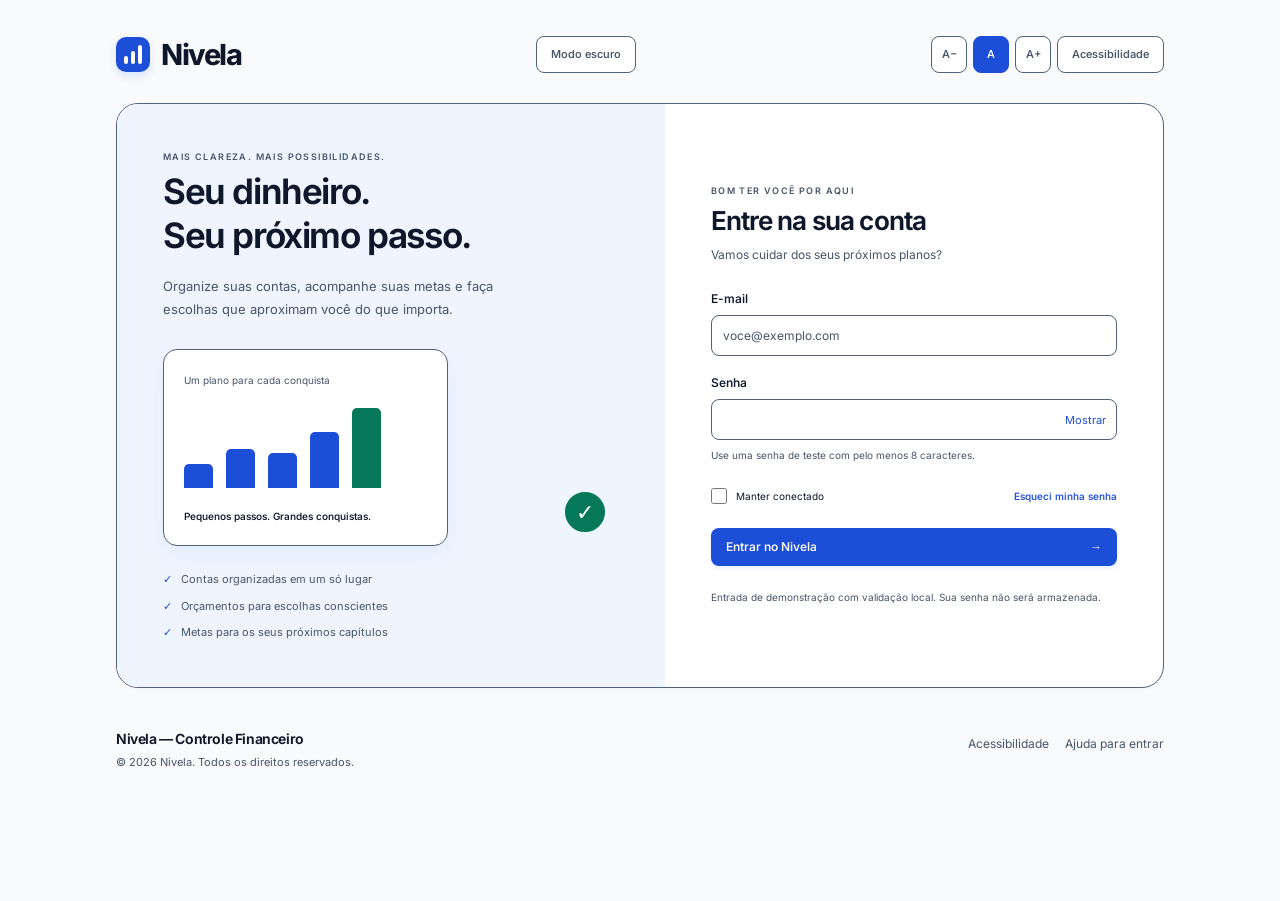
==== commit b4e3be33: "adicionando rodape e ajustes finais de navegacao por teclado" ====
--- a/login.html
+++ b/login.html
@@ -31,13 +31,14 @@
           <form id="login-form">
             <div class="form-field"><label for="login-email">E-mail</label><input id="login-email" name="email" type="email" autocomplete="email" maxlength="150" placeholder="voce@exemplo.com" required></div>
             <div class="form-field"><label for="login-password">Senha</label><div class="password-field"><input id="login-password" name="password" type="password" autocomplete="current-password" minlength="8" maxlength="128" aria-describedby="password-help" required><button type="button" id="toggle-password" aria-label="Mostrar senha" aria-controls="login-password" aria-pressed="false">Mostrar</button></div><p class="form-help" id="password-help">Use uma senha de teste com pelo menos 8 caracteres.</p></div>
-            <div class="login-options"><label class="checkbox-option"><input type="checkbox" name="remember">Manter conectado</label><a class="text-link" id="forgot-password" href="#login-feedback">Esqueci minha senha</a></div>
-            <p class="login-feedback" id="login-feedback" role="status" hidden></p>
+            <div class="login-options"><label class="checkbox-option"><input type="checkbox" name="remember">Manter conectado</label><a class="text-link" id="forgot-password" data-forgot-password href="#login-feedback">Esqueci minha senha</a></div>
+            <p class="login-feedback" id="login-feedback" role="status" aria-live="polite" hidden></p>
             <button class="button button-primary login-submit" type="submit">Entrar no Nivela <span aria-hidden="true">→</span></button>
           </form>
           <p class="login-disclaimer">Entrada de demonstração com validação local. Sua senha não será armazenada.</p>
         </section>
       </div>
+      <footer class="page-footer login-footer"><div class="footer-brand"><strong>Nivela — Controle Financeiro</strong><p>© 2026 Nivela. Todos os direitos reservados.</p></div><nav class="footer-nav" aria-label="Ajuda e acessibilidade"><button type="button" data-open-accessibility aria-haspopup="dialog" aria-controls="accessibility-dialog" aria-expanded="false">Acessibilidade</button><a href="#login-feedback" data-forgot-password>Ajuda para entrar</a></nav></footer>
     </main>
     <dialog class="app-dialog accessibility-dialog" id="accessibility-dialog" data-accessibility-dialog aria-labelledby="accessibility-title" aria-describedby="accessibility-description">
       <header class="dialog-header"><div><h2 id="accessibility-title">Acessibilidade</h2><p id="accessibility-description">Ajuste o Nivela para uma leitura mais confortável.</p></div><button class="dialog-close" type="button" data-close-accessibility aria-label="Fechar acessibilidade">×</button></header>
--- a/assets/css/style.css
+++ b/assets/css/style.css
@@ -111,7 +111,7 @@
   padding: 0;
   overflow: hidden;
   clip-path: inset(50%);
-  var(--on-accent)-space: nowrap;
+  white-space: nowrap;
 }
 
 .icon-library {
@@ -505,7 +505,7 @@
 }
 
 h1 {
-  font-size: clamp(1.5625rem, 2.2vw, 2rem);
+  font-size: 2rem;
   font-weight: 650;
   letter-spacing: -0.075rem;
   line-height: 1.3;
@@ -691,7 +691,7 @@
   font-size: 0.5625rem;
   font-weight: 550;
   line-height: 1.4;
-  var(--on-accent)-space: nowrap;
+  white-space: nowrap;
 }
 
 .badge-success { background: var(--bg-green); color: var(--success-text); }
@@ -738,12 +738,12 @@
 .stat-icon .icon { width: 0.9375rem; height: 0.9375rem; }
 
 .stat dd:not(.stat-note) {
-  font-size: clamp(1.375rem, 1.9vw, 1.9375rem);
+  font-size: 1.75rem;
   font-weight: 650;
   letter-spacing: -0.0625rem;
   line-height: 1.4;
   font-variant-numeric: tabular-nums;
-  var(--on-accent)-space: nowrap;
+  white-space: nowrap;
 }
 
 .stat dd:not(.stat-note) > span {
@@ -817,7 +817,7 @@
 .donut-center strong { display: block; font-size: 0.875rem; font-weight: 650; letter-spacing: -0.0375rem; }
 .donut-center small { font-size: 0.625rem; }
 .chart-legend { display: grid; width: 100%; min-width: 0; gap: 0.8125rem; font-size: 0.5625rem; }
-.chart-legend li { display: flex; align-items: center; gap: 0.375rem; var(--on-accent)-space: nowrap; }
+.chart-legend li { display: flex; align-items: center; gap: 0.375rem; white-space: nowrap; }
 .chart-legend li > span:not(.legend-dot) { color: var(--text-secondary); }
 .chart-legend strong { margin-left: auto; font-size: 0.5625rem; font-weight: 550; }
 .legend-dot { display: inline-block; width: 0.375rem; height: 0.375rem; flex-shrink: 0; border-radius: 0.125rem; }
@@ -841,7 +841,7 @@
 .bar-nov { height: 83.206%; background: var(--brand); }
 .bar-label { position: absolute; bottom: -1.375rem; color: var(--text-secondary); font-size: 0.5rem; }
 .bar-label.current-month { color: var(--brand); font-weight: 600; }
-.bar-value { margin-bottom: 0.3125rem; color: var(--brand); font-size: 0.4375rem; font-weight: 600; var(--on-accent)-space: nowrap; }
+.bar-value { margin-bottom: 0.3125rem; color: var(--brand); font-size: 0.4375rem; font-weight: 600; white-space: nowrap; }
 .balance-footnote { margin-top: 0.5625rem; }
 .balance-footnote .positive { display: inline-flex; align-items: center; gap: 0.1875rem; font-weight: 550; }
 .balance-footnote .icon { width: 0.6875rem; height: 0.6875rem; }
@@ -925,7 +925,7 @@
 .transactions-card { padding-bottom: 0; }
 .transactions-card .card-header { margin-bottom: 1.25rem; }
 .table-scroll { overflow-x: auto; scrollbar-width: thin; }
-table { width: 100%; border-spacing: 0; border-collapse: collapse; text-align: left; var(--on-accent)-space: nowrap; }
+table { width: 100%; border-spacing: 0; border-collapse: collapse; text-align: left; white-space: nowrap; }
 thead { background: var(--bg-app); }
 thead th { padding: 0.625rem 0.75rem; color: var(--text-secondary); font-size: 0.5625rem; font-weight: 500; }
 thead th:first-child { border-radius: 0.375rem 0 0 0.375rem; }
@@ -1007,7 +1007,7 @@
   .main-nav { display: flex; gap: 0.375rem; overflow-x: auto; padding: 0.25rem 0.1875rem 0.875rem; scrollbar-width: thin; }
   .main-nav ul { display: flex; gap: 0.375rem; }
   .main-nav li + li { margin: 0; }
-  .nav-link { min-height: 2.3125rem; gap: 0.4375rem; padding: 0.5625rem 0.6875rem; var(--on-accent)-space: nowrap; }
+  .nav-link { min-height: 2.3125rem; gap: 0.4375rem; padding: 0.5625rem 0.6875rem; white-space: nowrap; }
   .nav-link .icon { width: 0.9375rem; height: 0.9375rem; }
   .active-dot, .nav-count { display: none; }
   .sidebar-bottom { position: absolute; top: 0.5625rem; right: 1.25rem; margin: 0; padding: 0; }
@@ -1024,7 +1024,7 @@
   .summary-stats { grid-template-columns: repeat(2, minmax(0, 1fr)); row-gap: 1.5rem; }
   .stat:nth-child(3) { padding-left: 0; border-left: 0; }
   .stat:nth-child(2) { padding-right: 0; }
-  .stat dd:not(.stat-note) { font-size: clamp(1.3125rem, 5vw, 1.8125rem); }
+  .stat dd:not(.stat-note) { font-size: 1.3125rem; }
   .period-note { display: none; }
   .summary-insight { padding-block: 0.875rem; }
   .summary-insight p { line-height: 1.8; }
@@ -1101,7 +1101,7 @@
 .search-field { display: block; width: min(100%, 16.25rem); }
 .search-field input { width: 100%; min-height: 2.25rem; padding: 0.5rem 0.75rem; border: 0.0625rem solid var(--border); border-radius: 0.5rem; background: var(--bg-card); color: var(--text-primary); font: inherit; font-size: 0.6875rem; }
 .search-field input::placeholder { color: var(--text-secondary); }
-td.empty-state { padding: 1.75rem 0.75rem; text-align: center; var(--on-accent)-space: normal; }
+td.empty-state { padding: 1.75rem 0.75rem; text-align: center; white-space: normal; }
 
 @media (max-width: 480px) {
   .search-field { width: 100%; }
@@ -1148,7 +1148,7 @@
 }
 
 .stat-balance dd.negative:not(.stat-note) { color: var(--danger-text); }
-.stat.long-value dd:not(.stat-note) { font-size: clamp(0.78125rem, 1.45vw, 1.375rem); letter-spacing: -0.03125rem; }
+.stat.long-value dd:not(.stat-note) { font-size: 1rem; letter-spacing: -0.03125rem; }
 .budget-label { flex-wrap: wrap; }
 .progress-fill { transition: width 260ms ease, background-color 180ms ease; }
 .budget-label > span { padding: 0.125rem 0.3125rem; border-radius: 0.3125rem; transition: background-color 180ms ease, color 180ms ease; }
@@ -1341,6 +1341,53 @@
   .topbar-right { width: 100%; justify-content: flex-start; }
 }
 
+.page-footer { display: grid; grid-template-columns: minmax(0, 1fr) auto; align-items: start; gap: 1rem 1.5rem; padding-block: 1.5rem 0.5rem; }
+.footer-brand strong { display: block; color: var(--text-primary); font-size: 0.875rem; letter-spacing: -0.025rem; }
+.footer-brand p { margin-top: 0.3125rem; color: var(--text-secondary); font-size: 0.6875rem; }
+.footer-nav { display: flex; align-items: center; flex-wrap: wrap; gap: 0.25rem 1rem; }
+.footer-nav a, .footer-nav button { display: inline-flex; min-height: 2rem; align-items: center; padding: 0.25rem 0; border: 0; background: transparent; color: var(--text-secondary); font: inherit; font-size: 0.75rem; cursor: pointer; }
+.footer-nav a:hover, .footer-nav button:hover { color: var(--brand); text-decoration: underline; text-underline-offset: 0.25rem; }
+.page-footer > small { grid-column: 1 / -1; font-size: 0.625rem; line-height: 1.8; }
+.login-footer { margin-top: 1rem; }
+
+@media (max-width: 760px) {
+  .page-footer { grid-template-columns: minmax(0, 1fr); }
+  .footer-nav { gap: 0.25rem 1rem; }
+}
+
+@media (max-width: 1350px) {
+  h1 { font-size: 1.75rem; }
+}
+
+@media (max-width: 1150px) {
+  h1 { font-size: 1.5625rem; }
+}
+
+@media (min-width: 1600px) {
+  .stat dd:not(.stat-note) { font-size: 1.9375rem; }
+}
+
+@media (min-width: 480px) and (max-width: 760px) {
+  .stat dd:not(.stat-note) { font-size: 1.8125rem; }
+}
+
+@media (max-width: 760px) {
+  .stat.long-value dd:not(.stat-note) { font-size: 0.78125rem; }
+}
+
+@media (max-width: 480px) {
+  html[data-font-size="112.5"] .summary-stats,
+  html[data-font-size="125"] .summary-stats,
+  html[data-font-size="112.5"] .budget-grid,
+  html[data-font-size="125"] .budget-grid { grid-template-columns: minmax(0, 1fr); }
+  html[data-font-size="112.5"] .stat,
+  html[data-font-size="125"] .stat { padding-inline: 0; border-left: 0; }
+  html[data-font-size="112.5"] .category-visual,
+  html[data-font-size="125"] .category-visual { flex-direction: column; align-items: center; }
+  html[data-font-size="112.5"] .chart-legend,
+  html[data-font-size="125"] .chart-legend { width: 100%; max-width: none; }
+}
+
 @media (prefers-reduced-motion: reduce) {
   html {
     scroll-behavior: auto;
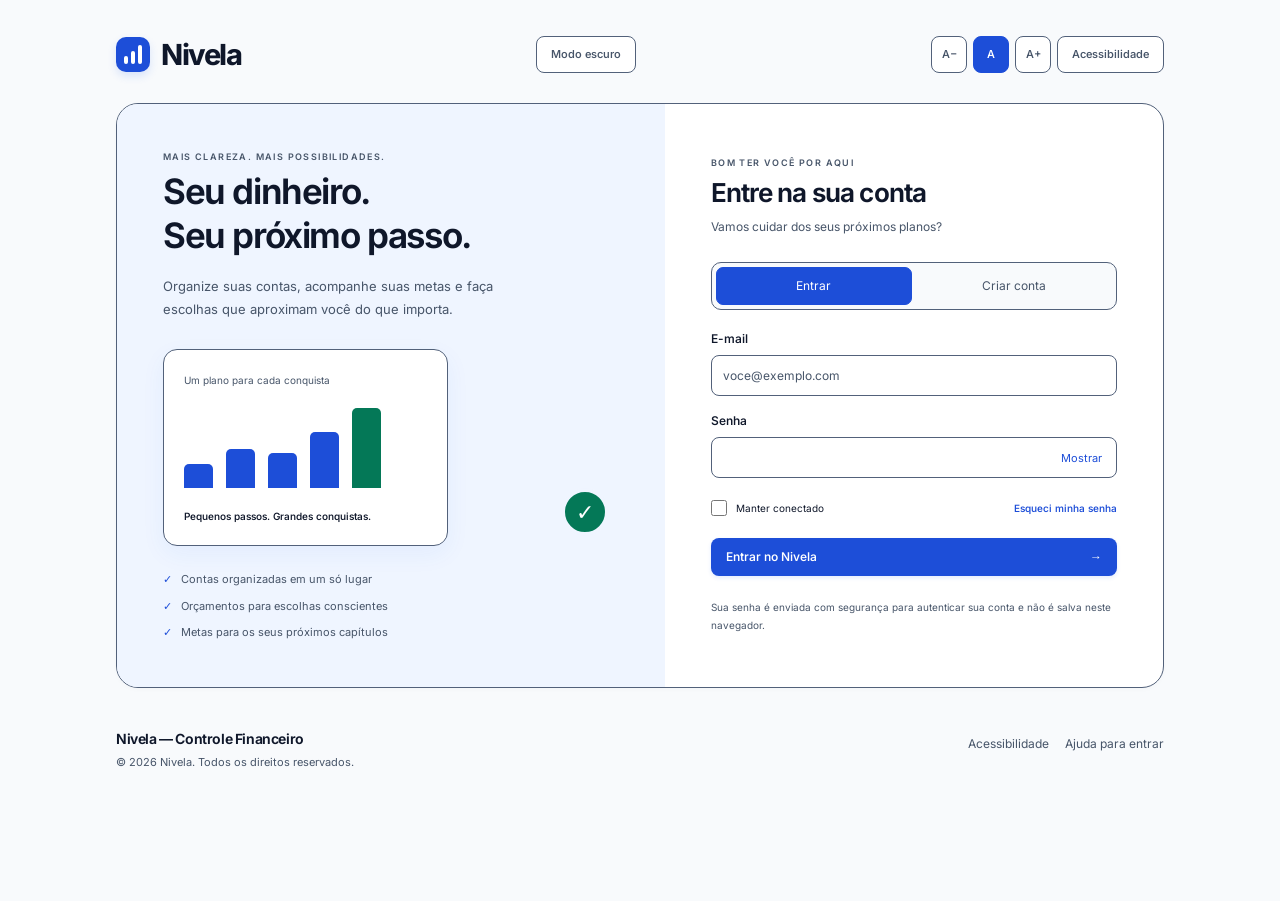
==== commit bbb33169: "adicionando cadastro login e recuperacao com supabase" ====
--- a/login.html
+++ b/login.html
@@ -6,10 +6,12 @@
     <meta name="description" content="Entre no Nivela e organize seu dinheiro com mais clareza.">
     <meta name="theme-color" content="#F8FAFC">
     <title>Entrar — Nivela Controle Financeiro</title>
+    <script src="assets/js/config.js"></script>
     <script src="assets/js/session.js"></script>
     <script src="assets/js/accessibility.js"></script>
     <link rel="icon" type="image/svg+xml" href="assets/favicon.svg">
     <link rel="stylesheet" href="assets/css/style.css">
+    <link rel="stylesheet" href="assets/css/auth.css">
     <link rel="preload" href="assets/fonts/inter-latin-variable.woff2" as="font" type="font/woff2" crossorigin>
   </head>
   <body class="login-page">
@@ -26,19 +28,39 @@
         </section>
         <section class="login-card" aria-labelledby="login-title">
           <p class="eyebrow">BOM TER VOCÊ POR AQUI</p>
-          <h1 id="login-title">Entre na sua conta</h1>
-          <p class="login-subtitle">Vamos cuidar dos seus próximos planos?</p>
-          <form id="login-form">
+          <h1 id="login-title" tabindex="-1">Entre na sua conta</h1>
+          <p class="login-subtitle" id="auth-subtitle">Vamos cuidar dos seus próximos planos?</p>
+          <div class="auth-switch" role="group" aria-label="Acessar ou criar uma conta"><button class="auth-view-button is-active" type="button" data-auth-view="login" aria-pressed="true">Entrar</button><button class="auth-view-button" type="button" data-auth-view="signup" aria-pressed="false">Criar conta</button></div>
+          <p class="login-feedback" id="login-feedback" role="status" aria-live="polite">Preparando o acesso à sua conta…</p>
+          <form class="auth-form" id="login-form" aria-labelledby="login-title">
             <div class="form-field"><label for="login-email">E-mail</label><input id="login-email" name="email" type="email" autocomplete="email" maxlength="150" placeholder="voce@exemplo.com" required></div>
-            <div class="form-field"><label for="login-password">Senha</label><div class="password-field"><input id="login-password" name="password" type="password" autocomplete="current-password" minlength="8" maxlength="128" aria-describedby="password-help" required><button type="button" id="toggle-password" aria-label="Mostrar senha" aria-controls="login-password" aria-pressed="false">Mostrar</button></div><p class="form-help" id="password-help">Use uma senha de teste com pelo menos 8 caracteres.</p></div>
-            <div class="login-options"><label class="checkbox-option"><input type="checkbox" name="remember">Manter conectado</label><a class="text-link" id="forgot-password" data-forgot-password href="#login-feedback">Esqueci minha senha</a></div>
-            <p class="login-feedback" id="login-feedback" role="status" aria-live="polite" hidden></p>
-            <button class="button button-primary login-submit" type="submit">Entrar no Nivela <span aria-hidden="true">→</span></button>
+            <div class="form-field"><label for="login-password">Senha</label><div class="password-field"><input id="login-password" name="password" type="password" autocomplete="current-password" maxlength="128" data-auth-password required><button type="button" id="toggle-password" data-toggle-password="login-password" aria-label="Mostrar senha" aria-controls="login-password" aria-pressed="false">Mostrar</button></div></div>
+            <div class="login-options"><label class="checkbox-option"><input type="checkbox" name="remember">Manter conectado</label><a class="text-link" id="forgot-password" data-forgot-password href="#recovery-form">Esqueci minha senha</a></div>
+            <button class="button button-primary login-submit" type="submit" data-auth-submit disabled>Entrar no Nivela <span aria-hidden="true">→</span></button>
           </form>
-          <p class="login-disclaimer">Entrada de demonstração com validação local. Sua senha não será armazenada.</p>
+          <form class="auth-form" id="signup-form" aria-labelledby="login-title" hidden>
+            <div class="form-field"><label for="signup-name">Nome completo</label><input id="signup-name" name="name" type="text" autocomplete="name" minlength="2" maxlength="100" pattern=".*\S.*" required></div>
+            <div class="form-field"><label for="signup-email">E-mail</label><input id="signup-email" name="email" type="email" autocomplete="email" maxlength="150" placeholder="voce@exemplo.com" required></div>
+            <div class="form-field"><label for="signup-password">Senha</label><div class="password-field"><input id="signup-password" name="password" type="password" autocomplete="new-password" minlength="8" maxlength="128" aria-describedby="signup-password-help" data-auth-password required><button type="button" data-toggle-password="signup-password" aria-label="Mostrar senha do cadastro" aria-controls="signup-password" aria-pressed="false">Mostrar</button></div><p class="form-help" id="signup-password-help">Use pelo menos 8 caracteres. Combine letras, números e símbolos.</p></div>
+            <div class="form-field"><label for="signup-confirm">Confirme a senha</label><div class="password-field"><input id="signup-confirm" name="confirmation" type="password" autocomplete="new-password" minlength="8" maxlength="128" data-auth-password required><button type="button" data-toggle-password="signup-confirm" aria-label="Mostrar confirmação da senha" aria-controls="signup-confirm" aria-pressed="false">Mostrar</button></div></div>
+            <button class="button button-primary login-submit" type="submit" data-auth-submit disabled>Criar minha conta <span aria-hidden="true">→</span></button>
+            <p class="form-help">Enviaremos um link para confirmar seu e-mail. Abra-o neste mesmo navegador.</p>
+          </form>
+          <form class="auth-form" id="recovery-form" aria-labelledby="login-title" hidden>
+            <div class="form-field"><label for="recovery-email">E-mail da sua conta</label><input id="recovery-email" name="email" type="email" autocomplete="email" maxlength="150" placeholder="voce@exemplo.com" required></div>
+            <button class="button button-primary login-submit" type="submit" data-auth-submit disabled>Enviar link de recuperação <span aria-hidden="true">→</span></button>
+            <button class="auth-back text-link" type="button" data-auth-view="login">Voltar para entrar</button>
+          </form>
+          <form class="auth-form" id="reset-form" aria-labelledby="login-title" hidden>
+            <div class="form-field"><label for="reset-password">Nova senha</label><div class="password-field"><input id="reset-password" name="password" type="password" autocomplete="new-password" minlength="8" maxlength="128" aria-describedby="reset-password-help" data-auth-password required><button type="button" data-toggle-password="reset-password" aria-label="Mostrar nova senha" aria-controls="reset-password" aria-pressed="false">Mostrar</button></div><p class="form-help" id="reset-password-help">Use pelo menos 8 caracteres. Escolha uma senha diferente da anterior.</p></div>
+            <div class="form-field"><label for="reset-confirm">Confirme a nova senha</label><div class="password-field"><input id="reset-confirm" name="confirmation" type="password" autocomplete="new-password" minlength="8" maxlength="128" data-auth-password required><button type="button" data-toggle-password="reset-confirm" aria-label="Mostrar confirmação da nova senha" aria-controls="reset-confirm" aria-pressed="false">Mostrar</button></div></div>
+            <button class="button button-primary login-submit" type="submit" data-auth-submit disabled>Salvar nova senha <span aria-hidden="true">→</span></button>
+            <button class="auth-back text-link" type="button" data-cancel-recovery>Cancelar recuperação</button>
+          </form>
+          <p class="login-disclaimer">Sua senha é enviada com segurança para autenticar sua conta e não é salva neste navegador.</p>
         </section>
       </div>
-      <footer class="page-footer login-footer"><div class="footer-brand"><strong>Nivela — Controle Financeiro</strong><p>© 2026 Nivela. Todos os direitos reservados.</p></div><nav class="footer-nav" aria-label="Ajuda e acessibilidade"><button type="button" data-open-accessibility aria-haspopup="dialog" aria-controls="accessibility-dialog" aria-expanded="false">Acessibilidade</button><a href="#login-feedback" data-forgot-password>Ajuda para entrar</a></nav></footer>
+      <footer class="page-footer login-footer"><div class="footer-brand"><strong>Nivela — Controle Financeiro</strong><p>© 2026 Nivela. Todos os direitos reservados.</p></div><nav class="footer-nav" aria-label="Ajuda e acessibilidade"><button type="button" data-open-accessibility aria-haspopup="dialog" aria-controls="accessibility-dialog" aria-expanded="false">Acessibilidade</button><a href="#recovery-form" data-forgot-password>Ajuda para entrar</a></nav></footer>
     </main>
     <dialog class="app-dialog accessibility-dialog" id="accessibility-dialog" data-accessibility-dialog aria-labelledby="accessibility-title" aria-describedby="accessibility-description">
       <header class="dialog-header"><div><h2 id="accessibility-title">Acessibilidade</h2><p id="accessibility-description">Ajuste o Nivela para uma leitura mais confortável.</p></div><button class="dialog-close" type="button" data-close-accessibility aria-label="Fechar acessibilidade">×</button></header>
--- a/assets/css/auth.css
+++ b/assets/css/auth.css
@@ -0,0 +1,43 @@
+.auth-switch {
+  display: grid;
+  grid-template-columns: repeat(2, minmax(0, 1fr));
+  gap: 0.25rem;
+  margin-bottom: 1.25rem;
+  padding: 0.25rem;
+  border: 0.0625rem solid var(--border);
+  border-radius: 0.625rem;
+  background: var(--bg-app);
+}
+
+.auth-view-button {
+  min-height: 2.375rem;
+  padding: 0.5rem;
+  border: 0.0625rem solid transparent;
+  border-radius: 0.4375rem;
+  background: transparent;
+  color: var(--text-secondary);
+  font: inherit;
+  font-size: 0.75rem;
+  cursor: pointer;
+}
+
+.auth-view-button.is-active {
+  border-color: var(--brand);
+  background: var(--brand);
+  color: var(--on-accent);
+}
+
+.login-card .auth-form { gap: 1rem; }
+.login-card > .login-feedback { margin-bottom: 1rem; }
+.login-feedback.auth-error { border-color: var(--danger); background: var(--bg-red); color: var(--danger-text); }
+.login-feedback.auth-success { border-color: var(--success); background: var(--bg-green); color: var(--success-text); }
+.auth-back { width: fit-content; padding: 0; border: 0; background: transparent; font-family: inherit; cursor: pointer; }
+.login-card [disabled] { cursor: wait; }
+.login-card[aria-busy="true"] .login-submit { opacity: 0.8; }
+.login-card h1:focus { outline-offset: 0.375rem; }
+.login-card .password-field button { min-width: 4.25rem; }
+
+@media (max-width: 480px) {
+  .login-card { padding: 1.375rem; }
+  .login-submit { white-space: normal; text-align: left; }
+}
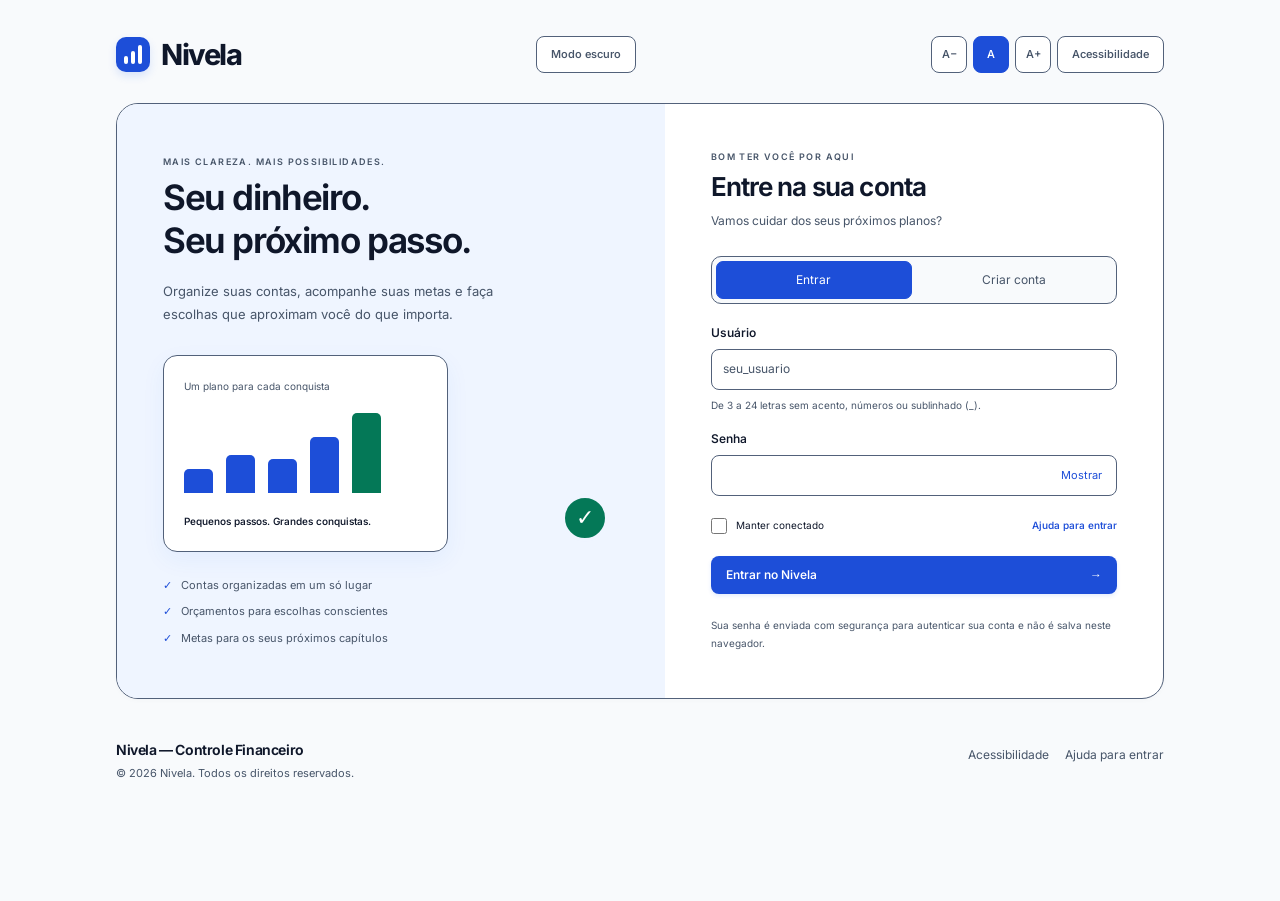
==== commit b86bf2a0: "alterando cadastro e login para usuario e senha" ====
--- a/login.html
+++ b/login.html
@@ -33,34 +33,23 @@
           <div class="auth-switch" role="group" aria-label="Acessar ou criar uma conta"><button class="auth-view-button is-active" type="button" data-auth-view="login" aria-pressed="true">Entrar</button><button class="auth-view-button" type="button" data-auth-view="signup" aria-pressed="false">Criar conta</button></div>
           <p class="login-feedback" id="login-feedback" role="status" aria-live="polite">Preparando o acesso à sua conta…</p>
           <form class="auth-form" id="login-form" aria-labelledby="login-title">
-            <div class="form-field"><label for="login-email">E-mail</label><input id="login-email" name="email" type="email" autocomplete="email" maxlength="150" placeholder="voce@exemplo.com" required></div>
-            <div class="form-field"><label for="login-password">Senha</label><div class="password-field"><input id="login-password" name="password" type="password" autocomplete="current-password" maxlength="128" data-auth-password required><button type="button" id="toggle-password" data-toggle-password="login-password" aria-label="Mostrar senha" aria-controls="login-password" aria-pressed="false">Mostrar</button></div></div>
-            <div class="login-options"><label class="checkbox-option"><input type="checkbox" name="remember">Manter conectado</label><a class="text-link" id="forgot-password" data-forgot-password href="#recovery-form">Esqueci minha senha</a></div>
+            <div class="form-field"><label for="login-username">Usuário</label><input id="login-username" name="username" type="text" autocomplete="username" autocapitalize="none" spellcheck="false" minlength="3" maxlength="24" pattern="[a-z0-9_]{3,24}" aria-describedby="login-username-help" placeholder="seu_usuario" required><p class="form-help" id="login-username-help">De 3 a 24 letras sem acento, números ou sublinhado (_).</p></div>
+            <div class="form-field"><label for="login-password">Senha</label><div class="password-field"><input id="login-password" name="password" type="password" autocomplete="current-password" minlength="8" maxlength="128" data-auth-password required><button type="button" id="toggle-password" data-toggle-password="login-password" aria-label="Mostrar senha" aria-controls="login-password" aria-pressed="false">Mostrar</button></div></div>
+            <div class="login-options"><label class="checkbox-option"><input type="checkbox" name="remember">Manter conectado</label><button class="auth-back text-link" type="button" data-auth-help>Ajuda para entrar</button></div>
             <button class="button button-primary login-submit" type="submit" data-auth-submit disabled>Entrar no Nivela <span aria-hidden="true">→</span></button>
           </form>
           <form class="auth-form" id="signup-form" aria-labelledby="login-title" hidden>
-            <div class="form-field"><label for="signup-name">Nome completo</label><input id="signup-name" name="name" type="text" autocomplete="name" minlength="2" maxlength="100" pattern=".*\S.*" required></div>
-            <div class="form-field"><label for="signup-email">E-mail</label><input id="signup-email" name="email" type="email" autocomplete="email" maxlength="150" placeholder="voce@exemplo.com" required></div>
-            <div class="form-field"><label for="signup-password">Senha</label><div class="password-field"><input id="signup-password" name="password" type="password" autocomplete="new-password" minlength="8" maxlength="128" aria-describedby="signup-password-help" data-auth-password required><button type="button" data-toggle-password="signup-password" aria-label="Mostrar senha do cadastro" aria-controls="signup-password" aria-pressed="false">Mostrar</button></div><p class="form-help" id="signup-password-help">Use pelo menos 8 caracteres. Combine letras, números e símbolos.</p></div>
+            <div class="form-field"><label for="signup-username">Usuário</label><input id="signup-username" name="username" type="text" autocomplete="username" autocapitalize="none" spellcheck="false" minlength="3" maxlength="24" pattern="[a-z0-9_]{3,24}" aria-describedby="signup-username-help" placeholder="seu_usuario" required><p class="form-help" id="signup-username-help">De 3 a 24 letras sem acento, números ou sublinhado (_). Sem espaços.</p></div>
+            <div class="form-field"><label for="signup-password">Senha</label><div class="password-field"><input id="signup-password" name="password" type="password" autocomplete="new-password" minlength="8" maxlength="128" aria-describedby="signup-password-help" data-auth-password required><button type="button" data-toggle-password="signup-password" aria-label="Mostrar senha do cadastro" aria-controls="signup-password" aria-pressed="false">Mostrar</button></div><p class="form-help" id="signup-password-help">Use de 8 a 128 caracteres. Combine letras, números e símbolos.</p></div>
             <div class="form-field"><label for="signup-confirm">Confirme a senha</label><div class="password-field"><input id="signup-confirm" name="confirmation" type="password" autocomplete="new-password" minlength="8" maxlength="128" data-auth-password required><button type="button" data-toggle-password="signup-confirm" aria-label="Mostrar confirmação da senha" aria-controls="signup-confirm" aria-pressed="false">Mostrar</button></div></div>
+            <div class="auth-honeypot" aria-hidden="true"><label for="signup-website">Website</label><input id="signup-website" name="website" type="text" autocomplete="off" tabindex="-1"></div>
             <button class="button button-primary login-submit" type="submit" data-auth-submit disabled>Criar minha conta <span aria-hidden="true">→</span></button>
-            <p class="form-help">Enviaremos um link para confirmar seu e-mail. Abra-o neste mesmo navegador.</p>
-          </form>
-          <form class="auth-form" id="recovery-form" aria-labelledby="login-title" hidden>
-            <div class="form-field"><label for="recovery-email">E-mail da sua conta</label><input id="recovery-email" name="email" type="email" autocomplete="email" maxlength="150" placeholder="voce@exemplo.com" required></div>
-            <button class="button button-primary login-submit" type="submit" data-auth-submit disabled>Enviar link de recuperação <span aria-hidden="true">→</span></button>
-            <button class="auth-back text-link" type="button" data-auth-view="login">Voltar para entrar</button>
-          </form>
-          <form class="auth-form" id="reset-form" aria-labelledby="login-title" hidden>
-            <div class="form-field"><label for="reset-password">Nova senha</label><div class="password-field"><input id="reset-password" name="password" type="password" autocomplete="new-password" minlength="8" maxlength="128" aria-describedby="reset-password-help" data-auth-password required><button type="button" data-toggle-password="reset-password" aria-label="Mostrar nova senha" aria-controls="reset-password" aria-pressed="false">Mostrar</button></div><p class="form-help" id="reset-password-help">Use pelo menos 8 caracteres. Escolha uma senha diferente da anterior.</p></div>
-            <div class="form-field"><label for="reset-confirm">Confirme a nova senha</label><div class="password-field"><input id="reset-confirm" name="confirmation" type="password" autocomplete="new-password" minlength="8" maxlength="128" data-auth-password required><button type="button" data-toggle-password="reset-confirm" aria-label="Mostrar confirmação da nova senha" aria-controls="reset-confirm" aria-pressed="false">Mostrar</button></div></div>
-            <button class="button button-primary login-submit" type="submit" data-auth-submit disabled>Salvar nova senha <span aria-hidden="true">→</span></button>
-            <button class="auth-back text-link" type="button" data-cancel-recovery>Cancelar recuperação</button>
+            <p class="form-help">Guarde seu usuário e sua senha. Você vai precisar deles para entrar novamente.</p>
           </form>
           <p class="login-disclaimer">Sua senha é enviada com segurança para autenticar sua conta e não é salva neste navegador.</p>
         </section>
       </div>
-      <footer class="page-footer login-footer"><div class="footer-brand"><strong>Nivela — Controle Financeiro</strong><p>© 2026 Nivela. Todos os direitos reservados.</p></div><nav class="footer-nav" aria-label="Ajuda e acessibilidade"><button type="button" data-open-accessibility aria-haspopup="dialog" aria-controls="accessibility-dialog" aria-expanded="false">Acessibilidade</button><a href="#recovery-form" data-forgot-password>Ajuda para entrar</a></nav></footer>
+      <footer class="page-footer login-footer"><div class="footer-brand"><strong>Nivela — Controle Financeiro</strong><p>© 2026 Nivela. Todos os direitos reservados.</p></div><nav class="footer-nav" aria-label="Ajuda e acessibilidade"><button type="button" data-open-accessibility aria-haspopup="dialog" aria-controls="accessibility-dialog" aria-expanded="false">Acessibilidade</button><button type="button" data-auth-help>Ajuda para entrar</button></nav></footer>
     </main>
     <dialog class="app-dialog accessibility-dialog" id="accessibility-dialog" data-accessibility-dialog aria-labelledby="accessibility-title" aria-describedby="accessibility-description">
       <header class="dialog-header"><div><h2 id="accessibility-title">Acessibilidade</h2><p id="accessibility-description">Ajuste o Nivela para uma leitura mais confortável.</p></div><button class="dialog-close" type="button" data-close-accessibility aria-label="Fechar acessibilidade">×</button></header>
--- a/assets/css/auth.css
+++ b/assets/css/auth.css
@@ -36,6 +36,7 @@
 .login-card[aria-busy="true"] .login-submit { opacity: 0.8; }
 .login-card h1:focus { outline-offset: 0.375rem; }
 .login-card .password-field button { min-width: 4.25rem; }
+.auth-honeypot { position: absolute; left: -10000px; top: auto; width: 1px; height: 1px; overflow: hidden; }
 
 @media (max-width: 480px) {
   .login-card { padding: 1.375rem; }
